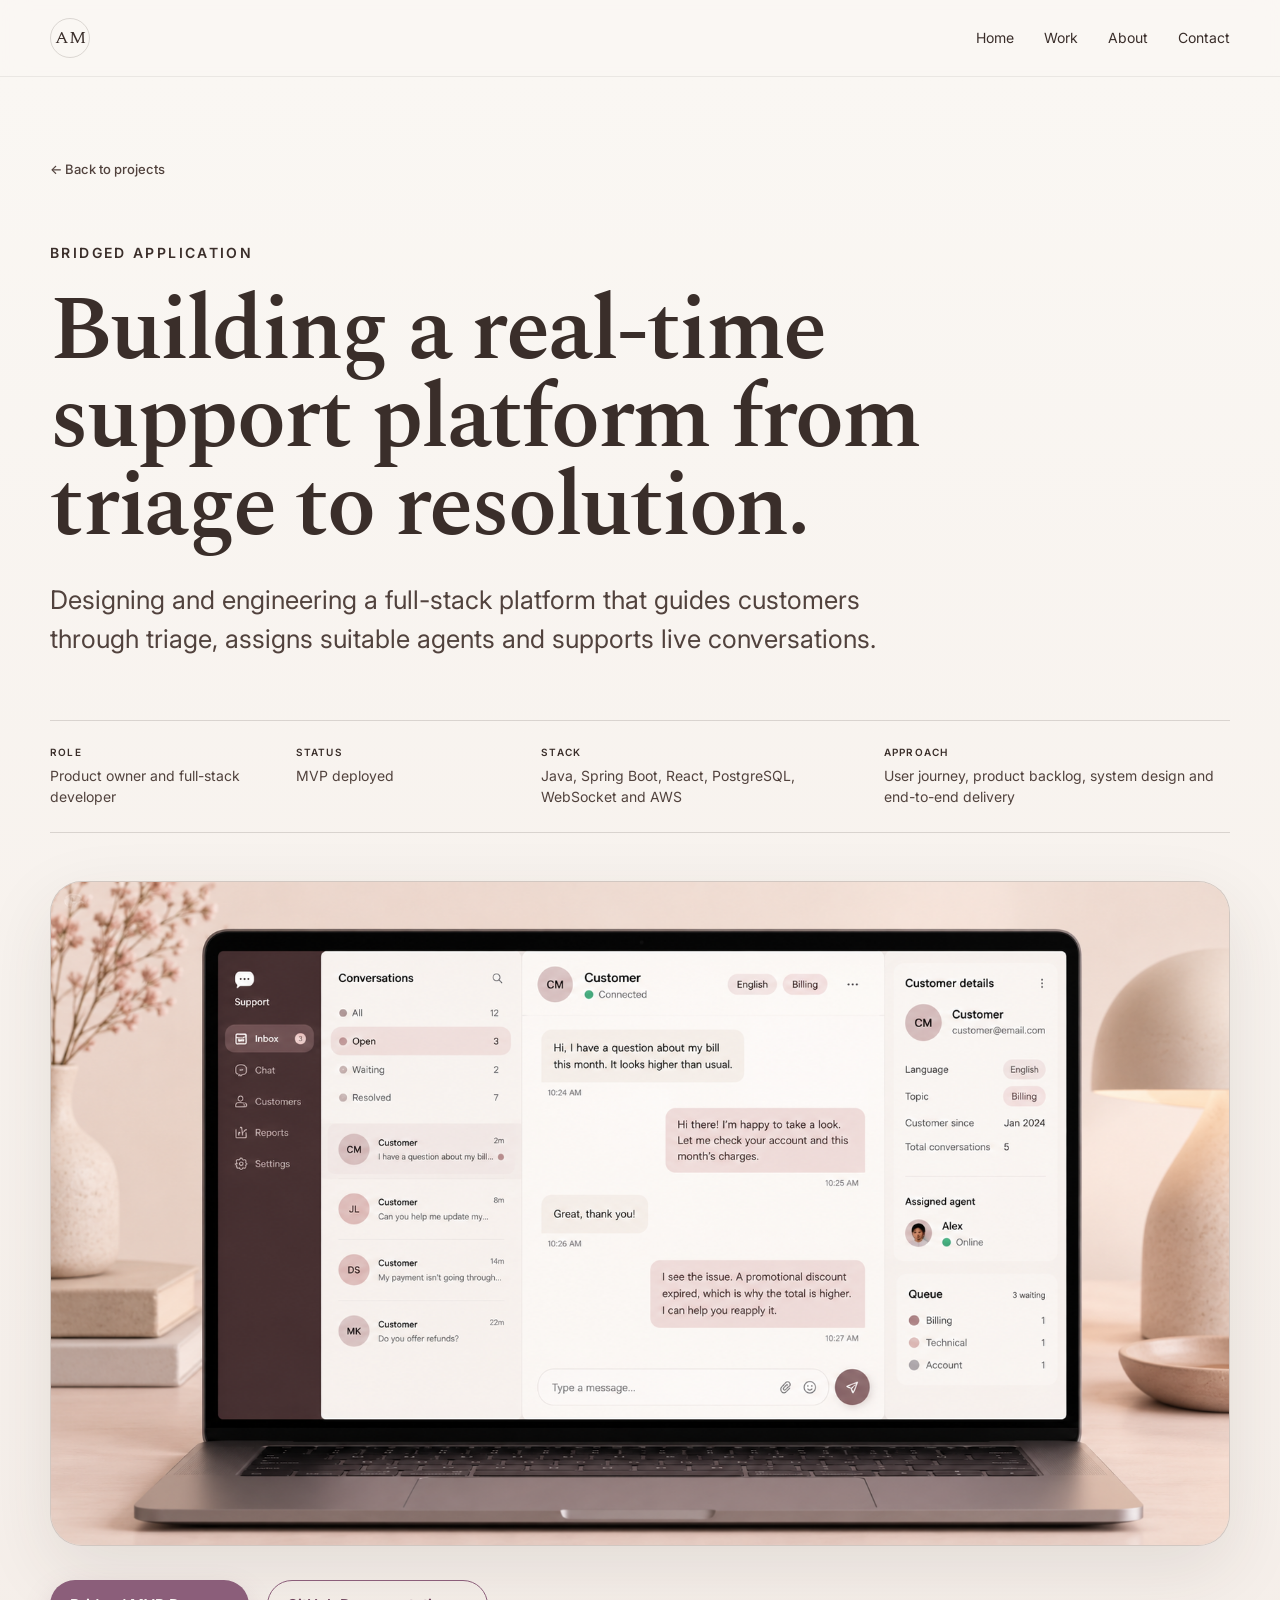
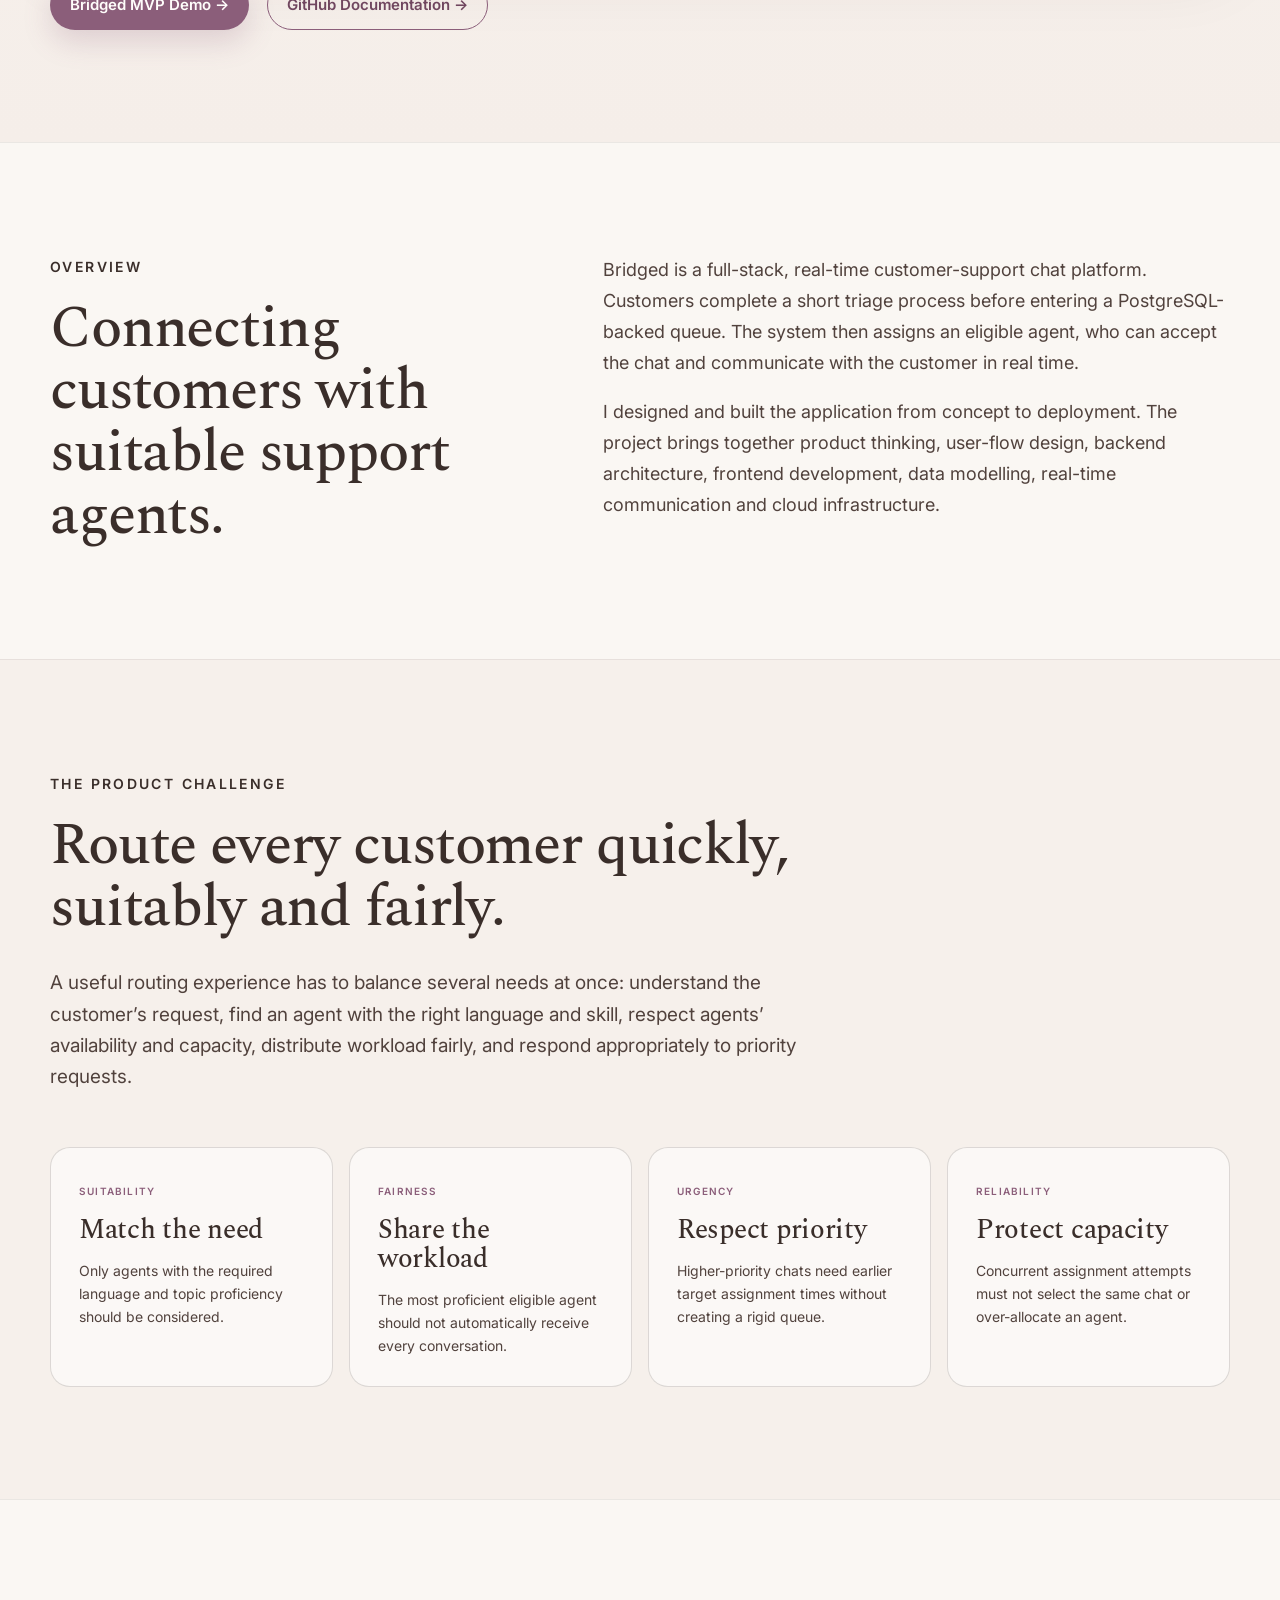
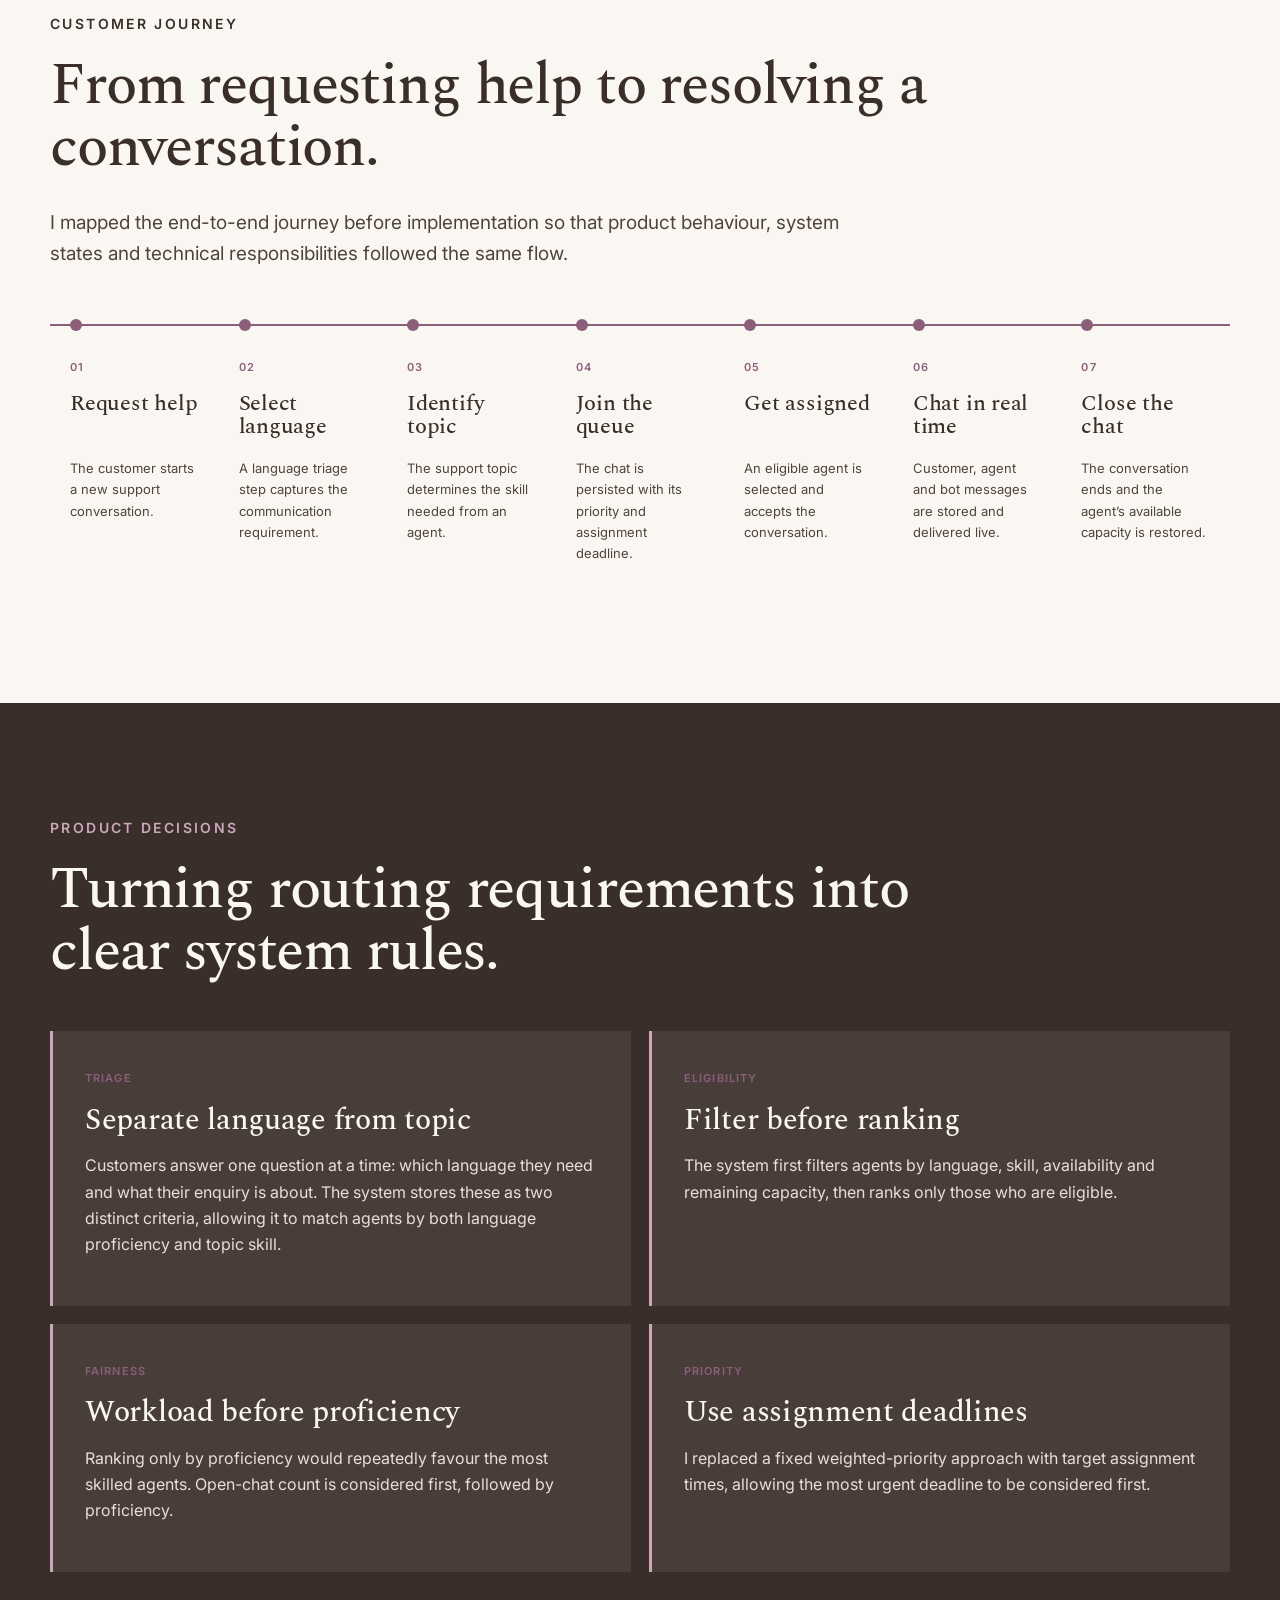
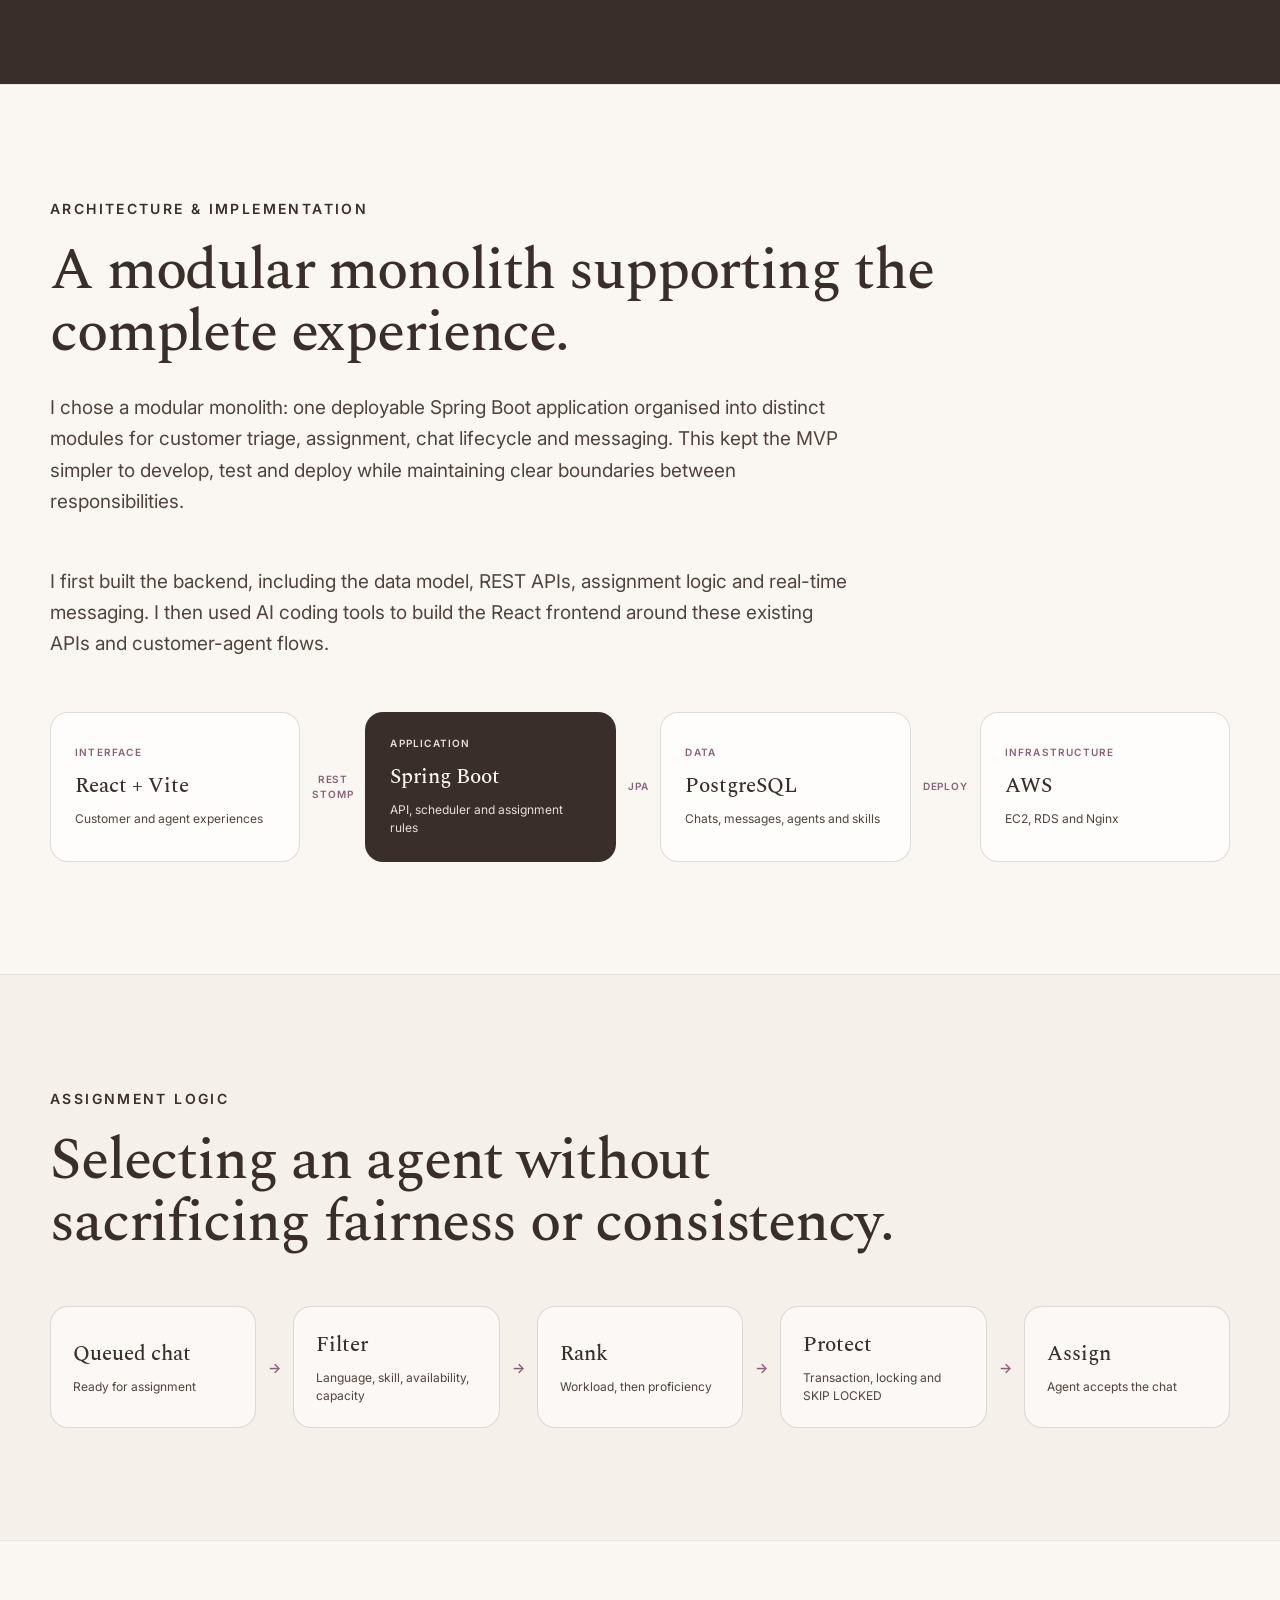
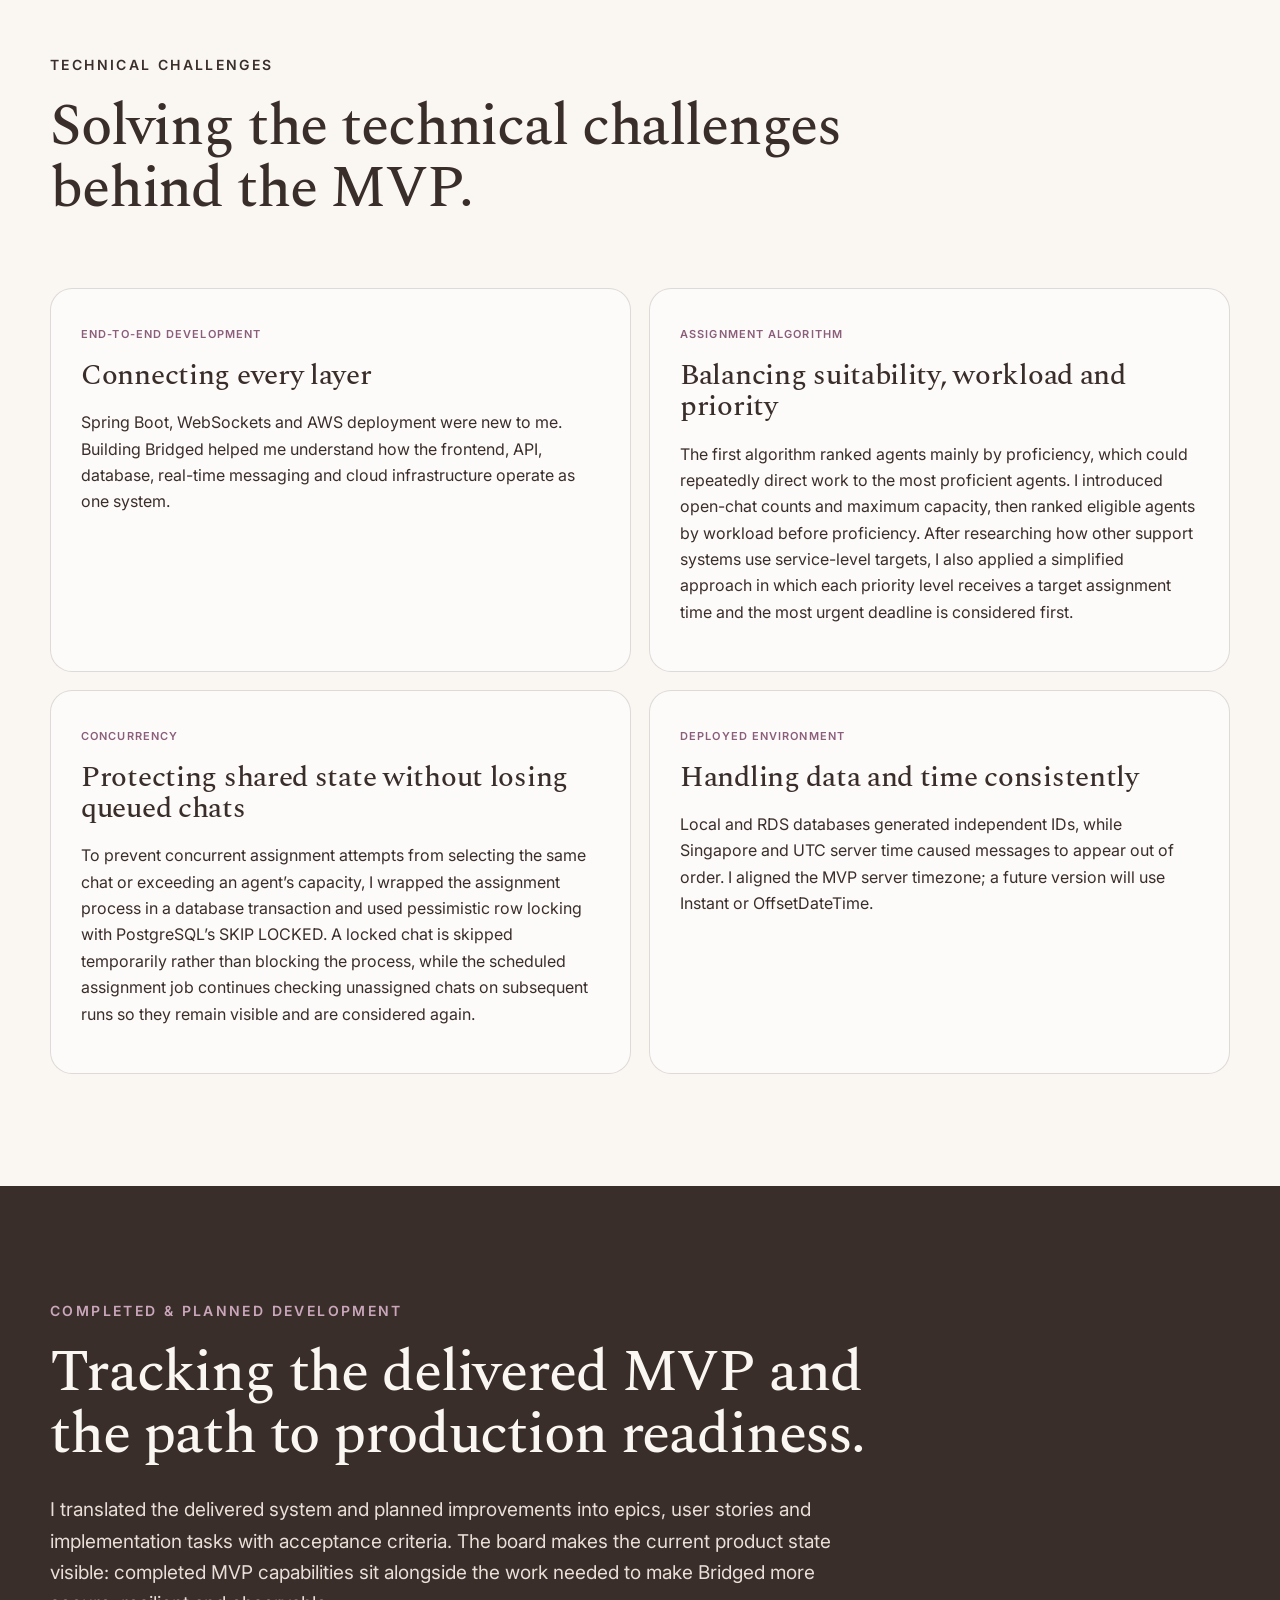
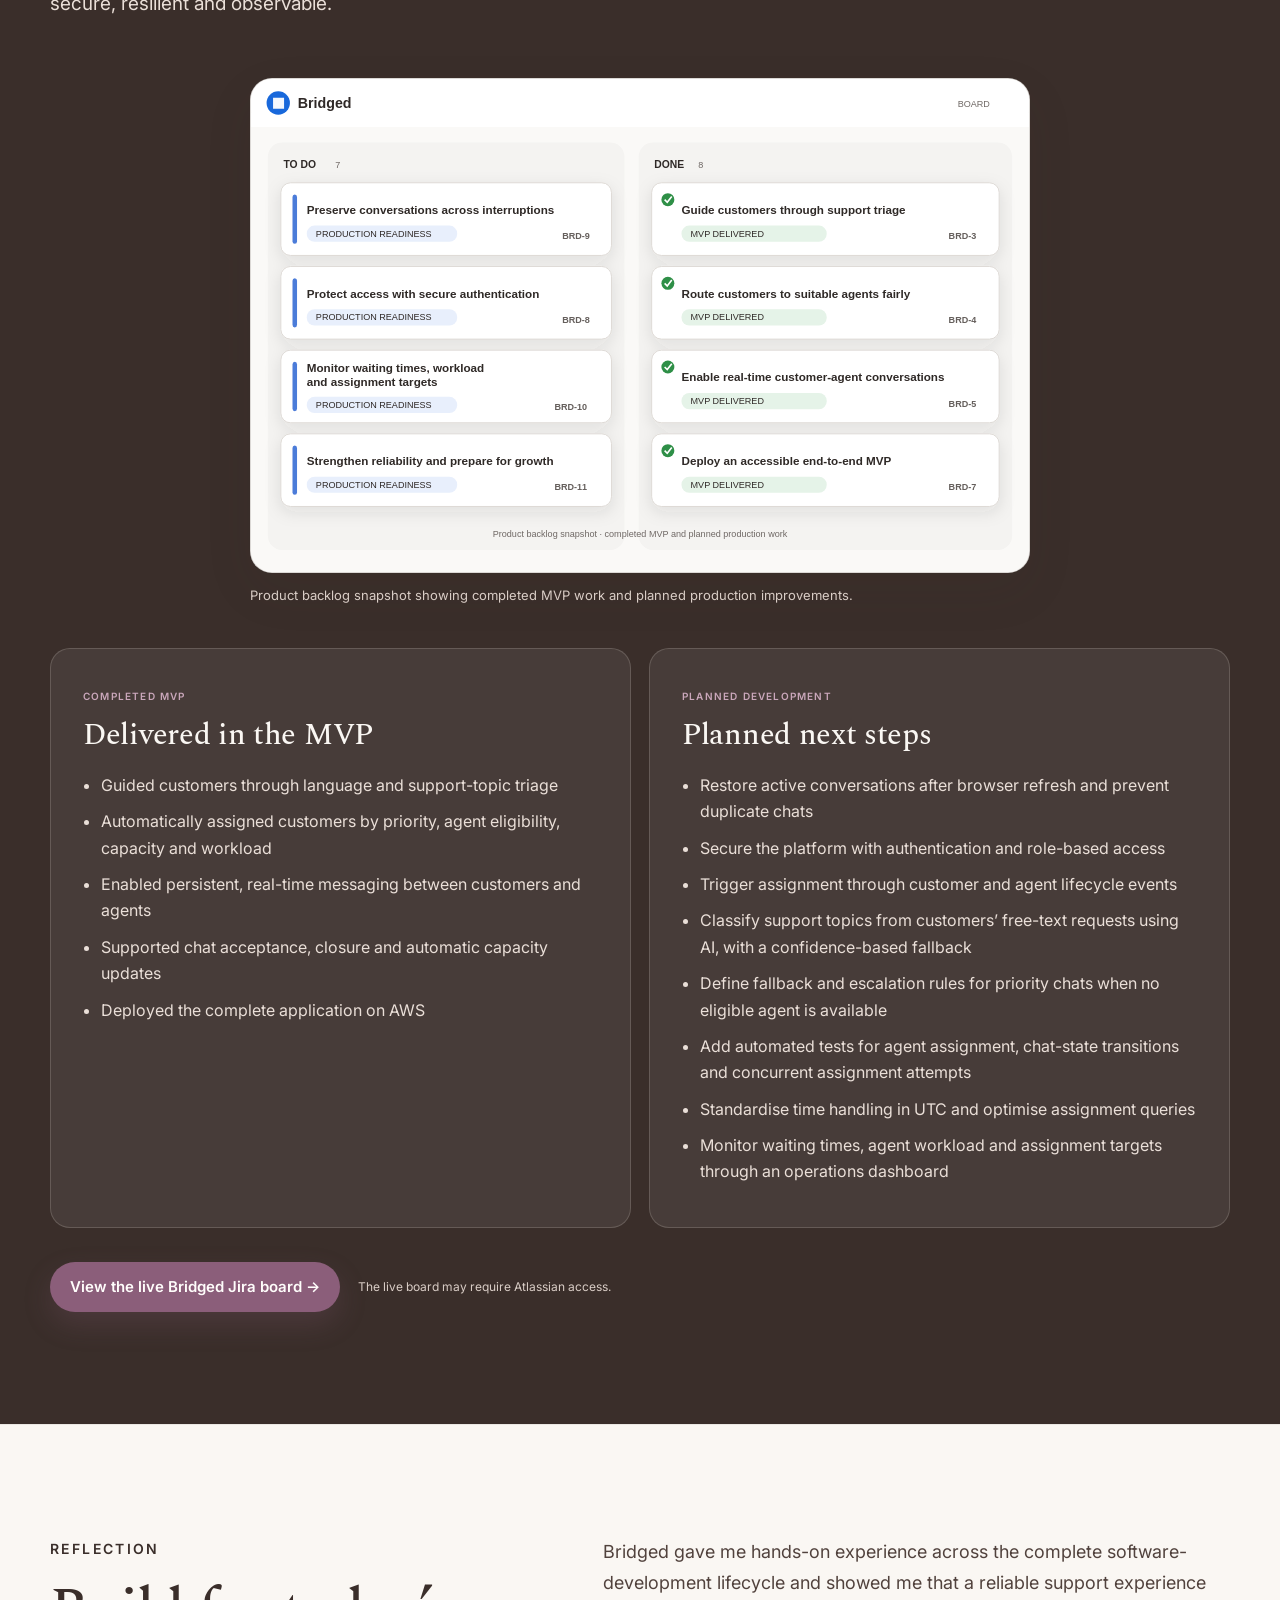
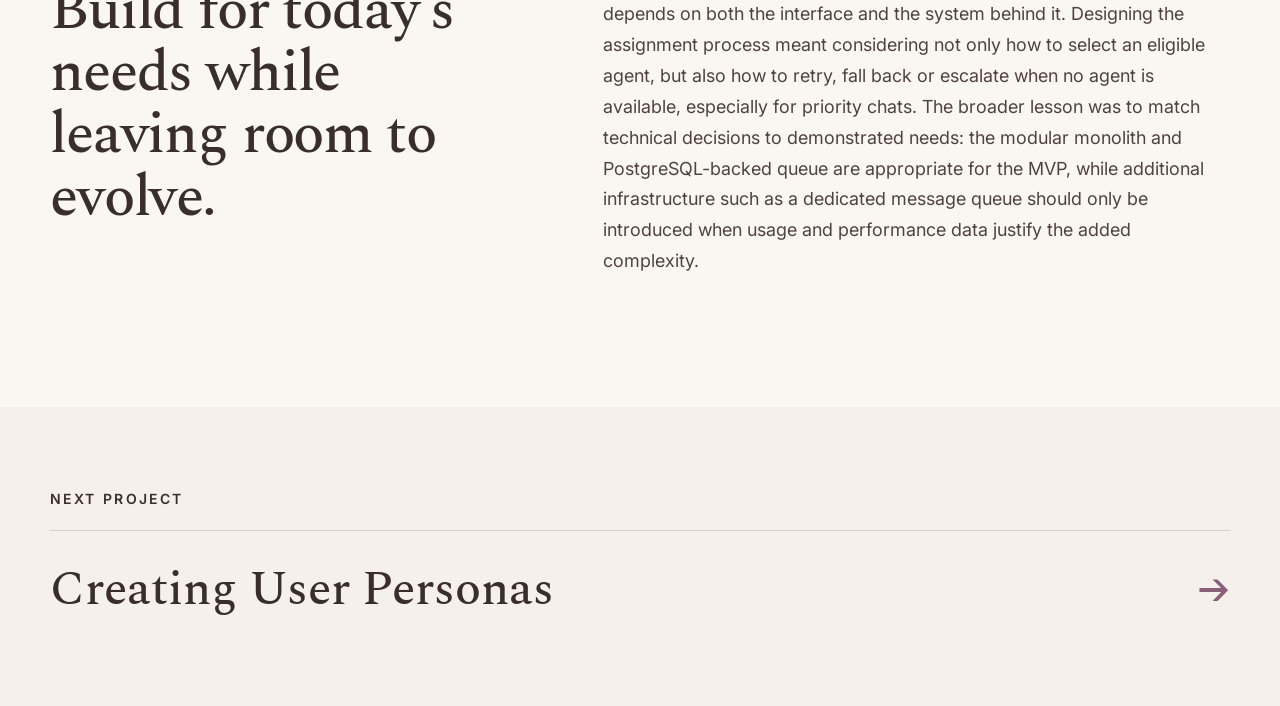
==== case-studies/bridged.html @ f7493d00 "Publish portfolio website" ====
<!doctype html>
<html lang="en">
<head>
  <meta charset="utf-8" />
  <meta name="viewport" content="width=device-width, initial-scale=1" />
  <meta name="description" content="Bridged real-time customer-support platform case study by Anita Muthukumarasamy." />
  <title>Bridged Application — Anita Muthukumarasamy</title>
  <link rel="preconnect" href="https://fonts.googleapis.com" />
  <link rel="preconnect" href="https://fonts.gstatic.com" crossorigin />
  <link href="https://fonts.googleapis.com/css2?family=Inter:wght@300;400;500;600;700&amp;family=Spectral:ital,wght@0,400;0,500;0,600;1,500;1,600&amp;display=swap" rel="stylesheet" />
  <link rel="stylesheet" href="../styles.css?v=79" />
</head>
<body class="case-bridged">
  <a class="skip-link" href="#main">Skip to content</a>

  <header class="site-header">
    <div class="shell nav-wrap">
      <a class="brand" href="../index.html#top" aria-label="Back to homepage">AM</a>
      <button class="nav-toggle" aria-expanded="false" aria-controls="site-nav">Menu</button>
      <nav id="site-nav" class="site-nav" aria-label="Primary navigation">
        <a href="../index.html#top">Home</a><a href="../index.html#work">Work</a><a href="../index.html#journey">About</a><a href="../index.html#contact">Contact</a>
      </nav>
    </div>
  </header>

  <main id="main" class="case-study">
    <section class="case-hero section-pad">
      <div class="shell">
        <a class="back-link" href="../index.html#work">← Back to projects</a>
        <p class="eyebrow">BRIDGED APPLICATION</p>
        <h1>Building a real-time support platform from triage to resolution.</h1>
        <p class="case-deck">Designing and engineering a full-stack platform that guides customers through triage, assigns suitable agents and supports live conversations.</p>
        <dl class="case-meta bridged-meta">
          <div><dt>Role</dt><dd>Product owner and full-stack developer</dd></div>
          <div><dt>Status</dt><dd>MVP deployed</dd></div>
          <div><dt>Stack</dt><dd>Java, Spring Boot, React, PostgreSQL, WebSocket and AWS</dd></div>
          <div><dt>Approach</dt><dd>User journey, product backlog, system design and end-to-end delivery</dd></div>
        </dl>
        <figure class="case-hero-image bridged-chat-hero"><img src="../assets/case-studies/bridged/chat-support-hero.png" alt="Fictional Bridged customer-support workspace showing a live conversation, customer details, assigned agent and queue" /></figure>
        <div class="case-link-row"><a class="case-cta" href="http://13.214.207.223/" target="_blank" rel="noopener noreferrer">Bridged MVP Demo →</a><a class="case-cta secondary" href="https://github.com/thisisanita/bridged" target="_blank" rel="noopener noreferrer">GitHub Documentation →</a></div>
      </div>
    </section>

    <section class="case-section">
      <div class="shell case-prose-grid">
        <div><p class="eyebrow">OVERVIEW</p><h2>Connecting customers with suitable support agents.</h2></div>
        <div class="case-copy"><p>Bridged is a full-stack, real-time customer-support chat platform. Customers complete a short triage process before entering a PostgreSQL-backed queue. The system then assigns an eligible agent, who can accept the chat and communicate with the customer in real time.</p><p>I designed and built the application from concept to deployment. The project brings together product thinking, user-flow design, backend architecture, frontend development, data modelling, real-time communication and cloud infrastructure.</p></div>
      </div>
    </section>

    <section class="case-section case-tinted">
      <div class="shell">
        <p class="eyebrow">THE PRODUCT CHALLENGE</p>
        <h2 class="case-wide-heading">Route every customer quickly, suitably and fairly.</h2>
        <p class="case-intro">A useful routing experience has to balance several needs at once: understand the customer’s request, find an agent with the right language and skill, respect agents’ availability and capacity, distribute workload fairly, and respond appropriately to priority requests.</p>
        <div class="decision-grid">
          <article><span>SUITABILITY</span><h3>Match the need</h3><p>Only agents with the required language and topic proficiency should be considered.</p></article>
          <article><span>FAIRNESS</span><h3>Share the workload</h3><p>The most proficient eligible agent should not automatically receive every conversation.</p></article>
          <article><span>URGENCY</span><h3>Respect priority</h3><p>Higher-priority chats need earlier target assignment times without creating a rigid queue.</p></article>
          <article><span>RELIABILITY</span><h3>Protect capacity</h3><p>Concurrent assignment attempts must not select the same chat or over-allocate an agent.</p></article>
        </div>
      </div>
    </section>

    <section class="case-section">
      <div class="shell">
        <p class="eyebrow">CUSTOMER JOURNEY</p>
        <h2 class="case-wide-heading">From requesting help to resolving a conversation.</h2>
        <p class="case-intro">I mapped the end-to-end journey before implementation so that product behaviour, system states and technical responsibilities followed the same flow.</p>
        <ol class="bridged-journey">
          <li><span>01</span><h3>Request help</h3><p>The customer starts a new support conversation.</p></li>
          <li><span>02</span><h3>Select language</h3><p>A language triage step captures the communication requirement.</p></li>
          <li><span>03</span><h3>Identify topic</h3><p>The support topic determines the skill needed from an agent.</p></li>
          <li><span>04</span><h3>Join the queue</h3><p>The chat is persisted with its priority and assignment deadline.</p></li>
          <li><span>05</span><h3>Get assigned</h3><p>An eligible agent is selected and accepts the conversation.</p></li>
          <li><span>06</span><h3>Chat in real time</h3><p>Customer, agent and bot messages are stored and delivered live.</p></li>
          <li><span>07</span><h3>Close the chat</h3><p>The conversation ends and the agent’s available capacity is restored.</p></li>
        </ol>
      </div>
    </section>

    <section class="case-section case-dark">
      <div class="shell">
        <p class="eyebrow light">PRODUCT DECISIONS</p>
        <h2 class="case-wide-heading">Turning routing requirements into clear system rules.</h2>
        <div class="workshop-grid bridged-decisions">
          <article><span>TRIAGE</span><h3>Separate language from topic</h3><p>Customers answer one question at a time: which language they need and what their enquiry is about. The system stores these as two distinct criteria, allowing it to match agents by both language proficiency and topic skill.</p></article>
          <article><span>ELIGIBILITY</span><h3>Filter before ranking</h3><p>The system first filters agents by language, skill, availability and remaining capacity, then ranks only those who are eligible.</p></article>
          <article><span>FAIRNESS</span><h3>Workload before proficiency</h3><p>Ranking only by proficiency would repeatedly favour the most skilled agents. Open-chat count is considered first, followed by proficiency.</p></article>
          <article><span>PRIORITY</span><h3>Use assignment deadlines</h3><p>I replaced a fixed weighted-priority approach with target assignment times, allowing the most urgent deadline to be considered first.</p></article>
        </div>
      </div>
    </section>

    <section class="case-section">
      <div class="shell">
        <p class="eyebrow">ARCHITECTURE &amp; IMPLEMENTATION</p>
        <h2 class="case-wide-heading">A modular monolith supporting the complete experience.</h2>
        <p class="case-intro">I chose a modular monolith: one deployable Spring Boot application organised into distinct modules for customer triage, assignment, chat lifecycle and messaging. This kept the MVP simpler to develop, test and deploy while maintaining clear boundaries between responsibilities.</p>
        <p class="case-intro">I first built the backend, including the data model, REST APIs, assignment logic and real-time messaging. I then used AI coding tools to build the React frontend around these existing APIs and customer-agent flows.</p>
        <div class="architecture-flow" aria-label="Bridged technical architecture">
          <div><span>INTERFACE</span><b>React + Vite</b><small>Customer and agent experiences</small></div><i>REST<br />STOMP</i>
          <div class="accent"><span>APPLICATION</span><b>Spring Boot</b><small>API, scheduler and assignment rules</small></div><i>JPA</i>
          <div><span>DATA</span><b>PostgreSQL</b><small>Chats, messages, agents and skills</small></div><i>DEPLOY</i>
          <div><span>INFRASTRUCTURE</span><b>AWS</b><small>EC2, RDS and Nginx</small></div>
        </div>
      </div>
    </section>

    <section class="case-section case-tinted">
      <div class="shell">
        <p class="eyebrow">ASSIGNMENT LOGIC</p>
        <h2 class="case-wide-heading">Selecting an agent without sacrificing fairness or consistency.</h2>
        <div class="assignment-flow">
          <div><b>Queued chat</b><small>Ready for assignment</small></div><i>→</i><div><b>Filter</b><small>Language, skill, availability, capacity</small></div><i>→</i><div><b>Rank</b><small>Workload, then proficiency</small></div><i>→</i><div><b>Protect</b><small>Transaction, locking and SKIP LOCKED</small></div><i>→</i><div><b>Assign</b><small>Agent accepts the chat</small></div>
        </div>
      </div>
    </section>

    <section class="case-section">
      <div class="shell">
        <p class="eyebrow">TECHNICAL CHALLENGES</p>
        <h2 class="case-wide-heading">Solving the technical challenges behind the MVP.</h2>
        <div class="insight-grid bridged-challenges">
          <article><span>END-TO-END DEVELOPMENT</span><h3>Connecting every layer</h3><p>Spring Boot, WebSockets and AWS deployment were new to me. Building Bridged helped me understand how the frontend, API, database, real-time messaging and cloud infrastructure operate as one system.</p></article>
          <article><span>ASSIGNMENT ALGORITHM</span><h3>Balancing suitability, workload and priority</h3><p>The first algorithm ranked agents mainly by proficiency, which could repeatedly direct work to the most proficient agents. I introduced open-chat counts and maximum capacity, then ranked eligible agents by workload before proficiency. After researching how other support systems use service-level targets, I also applied a simplified approach in which each priority level receives a target assignment time and the most urgent deadline is considered first.</p></article>
          <article><span>CONCURRENCY</span><h3>Protecting shared state without losing queued chats</h3><p>To prevent concurrent assignment attempts from selecting the same chat or exceeding an agent’s capacity, I wrapped the assignment process in a database transaction and used pessimistic row locking with PostgreSQL’s SKIP LOCKED. A locked chat is skipped temporarily rather than blocking the process, while the scheduled assignment job continues checking unassigned chats on subsequent runs so they remain visible and are considered again.</p></article>
          <article><span>DEPLOYED ENVIRONMENT</span><h3>Handling data and time consistently</h3><p>Local and RDS databases generated independent IDs, while Singapore and UTC server time caused messages to appear out of order. I aligned the MVP server timezone; a future version will use Instant or OffsetDateTime.</p></article>
        </div>
      </div>
    </section>

    <section class="case-section case-dark" id="backlog">
      <div class="shell">
        <p class="eyebrow light">COMPLETED &amp; PLANNED DEVELOPMENT</p>
        <h2 class="case-wide-heading">Tracking the delivered MVP and the path to production readiness.</h2>
        <p class="case-intro">I translated the delivered system and planned improvements into epics, user stories and implementation tasks with acceptance criteria. The board makes the current product state visible: completed MVP capabilities sit alongside the work needed to make Bridged more secure, resilient and observable.</p>
        <figure class="case-figure backlog-figure"><img src="../assets/case-studies/bridged/jira-board.svg?v=2" alt="Bridged Jira board snapshot showing planned production-readiness stories in To Do and completed MVP stories in Done" /><figcaption>Product backlog snapshot showing completed MVP work and planned production improvements.</figcaption></figure>
        <div class="backlog-columns">
          <article><span>COMPLETED MVP</span><h3>Delivered in the MVP</h3><ul><li>Guided customers through language and support-topic triage</li><li>Automatically assigned customers by priority, agent eligibility, capacity and workload</li><li>Enabled persistent, real-time messaging between customers and agents</li><li>Supported chat acceptance, closure and automatic capacity updates</li><li>Deployed the complete application on AWS</li></ul></article>
          <article><span>PLANNED DEVELOPMENT</span><h3>Planned next steps</h3><ul><li>Restore active conversations after browser refresh and prevent duplicate chats</li><li>Secure the platform with authentication and role-based access</li><li>Trigger assignment through customer and agent lifecycle events</li><li>Classify support topics from customers’ free-text requests using AI, with a confidence-based fallback</li><li>Define fallback and escalation rules for priority chats when no eligible agent is available</li><li>Add automated tests for agent assignment, chat-state transitions and concurrent assignment attempts</li><li>Standardise time handling in UTC and optimise assignment queries</li><li>Monitor waiting times, agent workload and assignment targets through an operations dashboard</li></ul></article>
        </div>
        <div class="case-link-row"><a class="case-cta" href="https://thisisanita.atlassian.net/jira/software/projects/BRD/boards/1" target="_blank" rel="noopener noreferrer">View the live Bridged Jira board →</a><p class="access-note">The live board may require Atlassian access.</p></div>
      </div>
    </section>

    <section class="case-section">
      <div class="shell case-prose-grid">
        <div><p class="eyebrow">REFLECTION</p><h2>Build for today’s needs while leaving room to evolve.</h2></div>
        <div class="case-copy"><p>Bridged gave me hands-on experience across the complete software-development lifecycle and showed me that a reliable support experience depends on both the interface and the system behind it. Designing the assignment process meant considering not only how to select an eligible agent, but also how to retry, fall back or escalate when no agent is available, especially for priority chats. The broader lesson was to match technical decisions to demonstrated needs: the modular monolith and PostgreSQL-backed queue are appropriate for the MVP, while additional infrastructure such as a dedicated message queue should only be introduced when usage and performance data justify the added complexity.</p></div>
      </div>
    </section>

    <section class="case-next"><div class="shell"><p class="eyebrow">NEXT PROJECT</p><a href="user-personas.html"><span>Creating User Personas</span><b>→</b></a></div></section>
  </main>
  <script src="../script.js"></script>
</body>
</html>
---- styles.css ----
:root {
  --cream: #faf7f3;
  --paper: #f4eee8;
  --taupe: #d9cdc4;
  --taupe-dark: #bbaaa0;
  --espresso: #3a2e2a;
  --espresso-2: #51423d;
  --mauve: #8b5e7a;
  --mauve-dark: #70465f;
  --blush: #f3e4e8;
  --white: #fffdfb;
  --line: rgba(58, 46, 42, .16);
  --shadow: 0 24px 70px rgba(58, 46, 42, .10);
  --radius-xl: 34px;
  --radius-lg: 24px;
  --radius-md: 16px;
  --shell: min(1180px, calc(100vw - 48px));
  --title-font: "Spectral", Georgia, "Times New Roman", serif;
  --body-font: "Inter", Helvetica, Arial, sans-serif;
  --ui-font: "Inter", Helvetica, Arial, sans-serif;
}

* { box-sizing: border-box; }
html { scroll-behavior: smooth; }
body {
  margin: 0;
  background: var(--cream);
  color: var(--espresso);
  font-family: var(--body-font);
  line-height: 1.65;
  -webkit-font-smoothing: antialiased;
}
a { color: inherit; text-decoration: none; }
button, a { -webkit-tap-highlight-color: transparent; }

.skip-link {
  position: fixed; left: 16px; top: -60px; z-index: 1000;
  background: var(--espresso); color: var(--cream); padding: 10px 14px; border-radius: 8px;
}
.skip-link:focus { top: 16px; }

.shell { width: var(--shell); margin: 0 auto; }
.section-pad { padding: 112px 0; }

.site-header {
  position: sticky; top: 0; z-index: 100;
  background: color-mix(in srgb, var(--cream) 90%, transparent);
  backdrop-filter: blur(14px);
  border-bottom: 1px solid rgba(58, 46, 42, .08);
}
.nav-wrap { min-height: 76px; display: flex; align-items: center; justify-content: space-between; }
.brand {
  width: 40px; height: 40px; display: grid; place-items: center;
  border: 1px solid var(--line); border-radius: 50%;
  font-family: var(--title-font); font-size: 18px;
}
.site-nav { display: flex; gap: 30px; align-items: center; font-family: var(--ui-font); font-size: 14px; }
.site-nav a { position: relative; }
.site-nav a::after {
  content: ""; position: absolute; left: 0; right: 100%; bottom: -5px; height: 1px; background: var(--mauve); transition: right .2s ease;
}
.site-nav a:hover::after, .site-nav a:focus-visible::after { right: 0; }
.nav-toggle { display: none; border: 0; background: transparent; font: inherit; color: inherit; }

.hero {
  min-height: calc(100vh - 76px);
  display: grid; grid-template-columns: 1.18fr .82fr; gap: 48px; align-items: center;
}
.hero-copy { max-width: 680px; }
.eyebrow {
  margin: 0 0 20px; font-family: var(--ui-font); font-size: 14px; letter-spacing: .17em; font-weight: 600;
}
h1, h2, h3 { font-family: var(--title-font); font-weight: 500; line-height: 1.08; margin-top: 0; }
h1 { font-size: clamp(52px, 5.3vw, 64px); margin-bottom: 28px; letter-spacing: .035em; word-spacing: .08em; font-style: normal; font-weight: 600; text-transform: uppercase; }
h2 { font-size: clamp(40px, 4.3vw, 56px); letter-spacing: -.02em; }
h3 { font-size: clamp(28px, 3vw, 38px); letter-spacing: -.01em; }
.hero-body { font-size: clamp(18px, 1.5vw, 20px); max-width: 650px; color: var(--espresso-2); margin: 0 0 28px; font-style: italic; }
.tag-row { display: flex; flex-wrap: wrap; gap: 10px; margin: 24px 0 0; }
.tag-row span {
  border: 1px solid var(--line); border-radius: 999px; padding: 8px 12px 7px;
  font-family: var(--ui-font); font-size: 11px; letter-spacing: .06em; background: rgba(255,255,255,.25);
}
.hero .tag-row { margin-top: 14px; flex-wrap: nowrap; }
.hero .tag-row span { padding: 7px 10px 6px; background: transparent; font-size: 10px; text-transform: uppercase; white-space: nowrap; }
.tag-row.compact { margin-top: 18px; gap: 8px; }
.tag-row.compact span { font-size: 10px; padding: 7px 10px 6px; }
.cta-row { display: flex; flex-wrap: wrap; gap: 14px; margin-top: 48px; }
.btn {
  display: inline-flex; align-items: center; justify-content: center; min-height: 50px; padding: 0 19px;
  border-radius: 999px; font-family: var(--ui-font); font-size: 15px; font-weight: 600; letter-spacing: 0; border: 1px solid transparent; transition: transform .18s ease, background .18s ease, border-color .18s ease;
}
.btn:hover { transform: translateY(-2px); }
.btn-primary { background: var(--mauve); color: var(--white); box-shadow: 0 12px 28px rgba(139,94,122,.22); }
.btn-primary:hover { background: var(--mauve-dark); }
.btn-secondary { border-color: rgba(58,46,42,.28); background: transparent; }
.btn-secondary:hover { border-color: var(--espresso); }

.hero-art { position: relative; width: 100%; min-height: 540px; display: grid; place-items: center; align-self: center; justify-self: center; }
.hero-visual-group { position: relative; width: min(100%, 530px); margin: auto; transform: translateY(-88px); }
.hero-illustration { display: block; width: 100%; max-height: 540px; object-fit: contain; }
.desk-card {
  position: absolute; inset: 48px 24px 62px 68px;
  border-radius: 46% 54% 48% 52% / 38% 40% 60% 62%;
  background: linear-gradient(145deg, #ded3cb, #c9bbb0);
  box-shadow: var(--shadow); overflow: hidden;
}
.desk-card::before {
  content: ""; position: absolute; inset: 44% 9% 8% 7%;
  background: #a68f7e; border-radius: 18px; transform: rotate(-4deg); opacity: .55;
}
.desk-screen {
  position: absolute; width: 49%; aspect-ratio: 4/3; left: 16%; top: 15%; padding: 16px;
  border-radius: 18px; background: var(--white); transform: rotate(-6deg); box-shadow: 0 18px 40px rgba(58,46,42,.14);
}
.screen-top { width: 44%; height: 8px; border-radius: 999px; background: var(--mauve); opacity: .65; margin-bottom: 18px; }
.screen-grid { display: grid; grid-template-columns: 1fr 1fr; gap: 10px; }
.screen-grid span { height: 58px; background: var(--paper); border-radius: 12px; border: 1px solid var(--line); }
.desk-cup { position: absolute; width: 74px; height: 74px; right: 18%; top: 25%; border-radius: 50%; background: var(--espresso); box-shadow: inset 0 0 0 16px #cfc0b6; transform: rotate(8deg); }
.desk-pencil { position: absolute; width: 9px; height: 140px; right: 20%; bottom: 16%; background: var(--mauve); border-radius: 9px; transform: rotate(26deg); }
.paper { position: absolute; background: var(--white); box-shadow: 0 16px 40px rgba(58,46,42,.08); }
.paper-a { width: 175px; height: 120px; left: 12px; bottom: 52px; transform: rotate(-13deg); border-radius: 18px; }
.paper-b { width: 124px; height: 154px; right: 8px; top: 48px; transform: rotate(12deg); border-radius: 16px; background: var(--blush); }
.motif {
  position: absolute; right: 2%; bottom: -26px; display: grid; gap: 2px;
  font-family: "Bradley Hand", "Segoe Print", cursive; font-size: 18px; line-height: 1.1; transform: rotate(-8deg);
}

.work-section { background: #f7f1ec; }
.section-heading { max-width: 760px; margin-bottom: 56px; }
.section-heading h2 { margin-bottom: 0; }
.projects-grid { display: grid; grid-template-columns: repeat(3, minmax(0, 1fr)); gap: 24px; }
.project {
  display: flex; flex-direction: column; gap: 24px;
  min-width: 0; padding: 0 0 32px; border-bottom: 1px solid var(--line);
}
.project:last-of-type { border-bottom: 1px solid var(--line); }
.project-copy { display: flex; flex-direction: column; flex: 1; }
.project-copy p { color: var(--espresso-2); max-width: 610px; }
.project-number { color: var(--espresso)!important; font-family: var(--ui-font); font-size: 12px; letter-spacing: .13em; font-weight: 600; }
.project-copy h3 { margin: 10px 0 0; font-size: clamp(28px, 2.5vw, 36px); }
.project-link { display: inline-block; align-self: flex-start; margin-top: auto; padding-top: 18px; border-bottom: 1px solid var(--mauve); color: var(--mauve-dark); font: 600 13px var(--ui-font); }
.project-visual { order: -1; width: 100%; min-height: 0; aspect-ratio: 4 / 3; overflow: hidden; border-radius: var(--radius-lg); background: var(--cream); border: 1px solid rgba(58,46,42,.09); box-shadow: var(--shadow); padding: 22px; }
.project-visual-link { order: -1; display: block; border-radius: var(--radius-lg); }
.project-visual-link .project-visual { order: initial; transition: transform .22s ease, box-shadow .22s ease; }
.project-visual-link:hover .project-visual,
.project-visual-link:focus-visible .project-visual { transform: translateY(-3px); box-shadow: 0 18px 42px rgba(58,46,42,.14); }
.project-visual.project-image { aspect-ratio: 16 / 9; padding: 0; }
.project-image img { display: block; width: 100%; height: 100%; object-fit: cover; object-position: center; }
.news-visual { display: grid; grid-template-columns: 1.2fr .8fr; gap: 18px; align-items: stretch; }
.news-stack { display: grid; gap: 18px; }
.news-panel { background: var(--white); border: 1px solid var(--line); border-radius: 18px; padding: 18px; }
.news-panel.wide { display: flex; flex-direction: column; justify-content: end; background: linear-gradient(160deg, var(--blush), var(--white)); }
.thumb { height: 96px; border-radius: 12px; background: linear-gradient(145deg, #cfc0b7, #e8ded8); margin-bottom: 15px; }
.line { height: 9px; background: var(--taupe); border-radius: 9px; margin-top: 10px; }
.line.lg { width: 88%; height: 13px; }
.line.med { width: 72%; }
.line.sm { width: 48%; }
.bridged-visual { display: flex; align-items: center; justify-content: center; gap: 12px; position: relative; background: #f3efec; }
.node { padding: 18px 20px; border-radius: 16px; border: 1px solid var(--line); background: var(--white); font-family: var(--ui-font); font-size: 13px; box-shadow: 0 10px 25px rgba(58,46,42,.07); }
.node.emphasis { background: var(--espresso); color: var(--cream); }
.connector { width: 48px; height: 1px; background: var(--taupe-dark); }
.ws-pill { position: absolute; top: 28px; right: 28px; padding: 8px 11px; border-radius: 999px; background: var(--mauve); color: var(--white); font: 11px var(--ui-font); letter-spacing: .05em; }
.course-visual { display: grid; grid-template-columns: .7fr 1fr 1fr; gap: 14px; align-items: stretch; background: #f2ebe5; }
.course-filter { border-radius: 17px; background: var(--white); border: 1px solid var(--line); }
.course-filter::before, .course-filter::after { content: ""; display: block; height: 10px; margin: 22px 16px; border-radius: 10px; background: var(--taupe); }
.course-filter::after { width: 62%; }
.course-card { padding: 14px; border-radius: 17px; background: var(--white); border: 1px solid var(--line); position: relative; }
.course-thumb { height: 140px; border-radius: 13px; background: linear-gradient(145deg, #cabcb2, #e7ddd6); margin-bottom: 12px; }
.course-thumb-alt { background: linear-gradient(145deg, #d8c3ba, #b9cbc7); }
.price-pill { width: 38%; height: 18px; border-radius: 999px; background: var(--blush); margin-top: 18px; }
.other-projects-heading { margin-top: 44px; padding-top: 38px; border-top: 1px solid var(--line); }
.other-projects-heading .eyebrow { margin: 0; }
.other-work {
  display: grid; grid-template-columns: 200px 1fr; gap: 32px; align-items: center; margin-top: 22px;
  padding: 24px; border-radius: var(--radius-lg); border: 1px solid var(--line); background: rgba(255,255,255,.28);
}
.other-thumb { min-height: 136px; padding: 18px; border-radius: 17px; background: var(--white); display: grid; grid-template-columns: 48px 1fr; gap: 14px; align-items: center; }
.persona-head { width: 48px; height: 48px; border-radius: 50%; background: var(--taupe); }
.persona-lines span { display: block; height: 8px; background: var(--taupe); border-radius: 8px; margin: 8px 0; }
.persona-lines span:nth-child(2) { width: 78%; }.persona-lines span:nth-child(3) { width: 58%; }
.other-thumb.other-thumb-image { display: block; min-height: 0; aspect-ratio: 16 / 9; padding: 0; overflow: hidden; }
.other-thumb-image img { display: block; width: 100%; height: 100%; object-fit: cover; object-position: center; }
.other-copy .eyebrow { margin-bottom: 8px; }.other-copy h3 { margin: 0; font-size: 31px; }
.persona-project-link { margin-top: 18px; padding-top: 0; }

.journey-section { background: var(--cream); }
.journey-heading { margin-bottom: 24px; }
.journey-map { position: relative; padding-top: 12px; display: flex; flex-direction: column; }
.journey-column-backdrops { position: absolute; inset: 12px 0 0; display: grid; grid-template-columns: repeat(4, 1fr); gap: 16px; z-index: 0; }
.journey-column-backdrops span { border: 1.5px solid rgba(58,46,42,.48); border-radius: 28px; background: rgba(255,255,255,.2); }
.journey-column-backdrops span:nth-child(4) { background: var(--espresso); border-color: var(--espresso); }
.emotion-curve { order: 2; position: relative; z-index: 2; width: 100%; height: auto; color: #c98eaa; opacity: 1; margin-top: -58px; }
.journey-grid { order: 1; display: grid; grid-template-columns: repeat(4, 1fr); gap: 16px; position: relative; z-index: 2; }
.journey-card {
  min-height: 420px; padding: 26px 22px 8px; border-radius: 22px 22px 0 0; background: transparent; border: 0;
  display: grid; grid-template-rows: 24px 132px 62px 118px auto; align-content: start;
}
.journey-card:nth-child(4) { color: var(--cream); }
.journey-card h3 { min-height: 0; font-size: 25px; margin: 0; }
.journey-card p { font-size: 14px; color: var(--espresso-2); }
.journey-card-final p, .journey-card-final h3 { color: var(--cream); }
.journey-card .stage-label { margin: 0; }
.journey-perspective { min-height: 0; margin: 0; }
.journey-summary { min-height: 0; margin: 0; }
.journey-goal { grid-row: 4 / 6; margin: 0; }
.curve-face > path:first-child { stroke: rgba(58,46,42,.24); stroke-width: 1.4; }
.curve-face circle { fill: var(--espresso); }
.curve-face .face-mouth { fill: none; stroke: var(--espresso); stroke-width: 4; stroke-linecap: round; }
.curve-face-account > path:first-child { fill: #ead09a; }
.curve-face-software > path:first-child { fill: #b9c8b7; }
.curve-face-ux > path:first-child { fill: #d8b7b8; }
.curve-face-final > path:first-child { fill: #efe3d8; }
.curve-dialogue rect, .curve-dialogue > path { fill: rgba(255,255,255,.97); stroke: var(--espresso); stroke-width: 1.6; }
.curve-dialogue text { fill: var(--espresso); font-family: var(--ui-font); font-size: 12.5px; font-style: italic; font-weight: 600; }
.journey-key { font-family: var(--ui-font); font-size: 11px; letter-spacing: .04em; font-weight: 600; }
.stage-label { font-family: var(--ui-font); letter-spacing: .08em; font-size: 10px!important; font-weight: 600; }
.wanted { margin: 0; padding-top: 18px; border-top: 1px solid var(--line); }
.wanted span { font-family: var(--ui-font); font-size: 11px; letter-spacing: .04em; font-weight: 600; }
.final-motif { margin-top: 34px; font-family: var(--ui-font); letter-spacing: .12em; font-size: 11px!important; }

.contact-section { background: var(--espresso); color: var(--cream); padding-bottom: 44px; }
.contact-inner { display: grid; grid-template-columns: minmax(0, 1.15fr) minmax(360px, .85fr); gap: 80px; align-items: end; }
.contact-inner h2 { max-width: 760px; margin-bottom: 18px; }
.contact-inner p { max-width: 680px; color: #e9dfd8; font-size: 18px; }
.contact-details p { margin-top: 0; }
.contact-details { align-self: end; }
.eyebrow.light { color: #efe7e1; }
.contact-profile-links { display: flex; align-items: center; gap: 24px; min-height: 50px; margin-top: 26px; }
.contact-cta { margin-right: 6px; }
.contact-icon-link { display: grid; width: 30px; height: 30px; place-items: center; opacity: .9; transition: opacity .18s ease, transform .18s ease; }
.contact-icon-link:hover { opacity: 1; transform: translateY(-2px); }
.contact-icon-link svg { width: 28px; height: 28px; fill: #c98eaa; }
.contact-link { font-family: var(--ui-font); font-size: 14px; border-bottom: 1px solid rgba(250,247,243,.35); padding-bottom: 3px; }
.footer-line { display: flex; justify-content: space-between; gap: 30px; padding-top: 34px; margin-top: 84px; border-top: 1px solid rgba(250,247,243,.16); color: #cdbfb6; font: 12px var(--ui-font); }

@media (max-width: 980px) {
  :root { --shell: min(100% - 34px, 900px); }
  .section-pad { padding: 84px 0; }
  .hero { grid-template-columns: 1fr; gap: 26px; min-height: auto; }
  .hero-art { min-height: 480px; max-width: 720px; width: 100%; margin: 0 auto; }
  .hero-visual-group { transform: none; }
  .projects-grid { grid-template-columns: 1fr 1fr; }
  .project { gap: 22px; }
  .project-visual { min-height: 0; }
  .journey-grid { grid-template-columns: 1fr 1fr; gap: 18px; }
  .journey-card:nth-child(2), .journey-card:nth-child(4) { transform: none; }
  .journey-column-backdrops { display: none; }
  .journey-card { min-height: 0; padding: 26px 22px; border: 1px solid var(--line); border-radius: 22px; background: rgba(255,255,255,.68); grid-template-rows: auto; gap: 14px; }
  .journey-card:nth-child(4) { margin: 0; padding: 26px 22px; }
  .journey-card h3, .journey-perspective, .journey-summary, .journey-goal { min-height: 0; margin: 0; grid-row: auto; }
  .wanted { margin: 0; }
  .emotion-curve { display: none; }
  .contact-inner { grid-template-columns: 1fr; }
}

@media (max-width: 720px) {
  :root { --shell: min(100% - 26px, 660px); }
  .projects-grid { grid-template-columns: 1fr; }
  .section-pad { padding: 68px 0; }
  .site-header { position: sticky; }
  .nav-toggle { display: block; }
  .site-nav {
    position: absolute; top: 76px; left: 13px; right: 13px; display: none; flex-direction: column; align-items: stretch; gap: 0;
    padding: 12px; border: 1px solid var(--line); border-radius: 18px; background: var(--cream); box-shadow: var(--shadow);
  }
  .site-nav.open { display: flex; }
  .site-nav a { padding: 12px 10px; }
  .hero { padding-top: 72px; }
  h1 { font-size: clamp(42px, 12vw, 54px); }
  h2 { font-size: clamp(36px, 10vw, 48px); }
  .hero-body { font-size: 18px; }
  .hero .tag-row { flex-wrap: wrap; }
  .hero-art { min-height: 400px; }
  .hero-visual-group { width: min(100%, 400px); transform: none; }
  .hero-illustration { max-height: 400px; }
  .desk-card { inset: 34px 12px 54px 44px; }
  .paper-a { width: 130px; height: 92px; }
  .paper-b { width: 94px; height: 120px; }
  .motif { font-size: 16px; }
  .news-visual, .course-visual { grid-template-columns: 1fr; }
  .news-stack { grid-template-columns: 1fr 1fr; }
  .course-filter { min-height: 84px; }
  .project-visual { min-height: 0; padding: 20px; }
  .bridged-visual { flex-direction: column; }
  .connector { width: 1px; height: 26px; }
  .other-work { grid-template-columns: 1fr; }
  .journey-grid { grid-template-columns: 1fr; }
  .journey-card { min-height: auto; }
  .contact-inner { gap: 28px; }
  .footer-line { flex-direction: column; gap: 8px; }
}

@media (prefers-reduced-motion: reduce) {
  html { scroll-behavior: auto; }
  *, *::before, *::after { transition-duration: .01ms !important; animation-duration: .01ms !important; animation-iteration-count: 1 !important; }
}

/* Case study */
.case-study { background: var(--cream); }
.case-hero { padding-top: 78px; background: linear-gradient(180deg, #faf7f3 0%, #f5eee9 100%); }
.back-link { display: inline-block; margin-bottom: 64px; font: 500 13px var(--ui-font); color: var(--espresso-2); }
.case-hero .eyebrow { margin-bottom: 24px; }
.case-hero h1 { max-width: 1040px; margin-bottom: 30px; font-size: clamp(58px, 7vw, 92px); line-height: .98; text-transform: none; word-spacing: 0; letter-spacing: -.025em; }
.case-deck { max-width: 850px; margin: 0; color: var(--espresso-2); font-size: clamp(20px, 2vw, 27px); line-height: 1.5; }
.case-meta { display: grid; grid-template-columns: 1.15fr .5fr 1fr 1.35fr; gap: 24px; margin: 62px 0 48px; padding: 25px 0; border-top: 1px solid var(--line); border-bottom: 1px solid var(--line); }
.case-meta div { min-width: 0; }
.case-meta dt { margin-bottom: 7px; font: 600 10px var(--ui-font); letter-spacing: .12em; text-transform: uppercase; }
.case-meta dd { margin: 0; color: var(--espresso-2); font-size: 14px; line-height: 1.5; }
.case-hero-visual { min-height: 520px; display: grid; grid-template-columns: 210px 1fr; gap: 18px; padding: 28px; overflow: hidden; border: 1px solid var(--line); border-radius: 32px; background: #e8ded7; box-shadow: var(--shadow); }
.case-hero-image { margin: 0; overflow: hidden; border: 1px solid var(--line); border-radius: 32px; background: #e8ded7; box-shadow: var(--shadow); }.case-hero-image img { display: block; width: 100%; height: auto; }
.persona-hero-image { background: #f7f1ec; }.persona-hero-image img { object-fit: contain; }
.feed-sidebar, .feed-main { padding: 25px; border-radius: 20px; background: var(--white); }
.feed-sidebar { display: grid; align-content: start; gap: 16px; }
.feed-sidebar span { height: 16px; border-radius: 9px; background: var(--taupe); }
.feed-sidebar span:nth-child(2) { width: 72%; }.feed-sidebar span:nth-child(3) { width: 84%; }.feed-sidebar span:nth-child(4) { width: 58%; }
.feed-search { width: 72%; height: 32px; margin-bottom: 30px; border-radius: 99px; background: var(--paper); border: 1px solid var(--line); }
.feed-feature { height: 220px; display: flex; flex-direction: column; justify-content: end; padding: 28px; border-radius: 18px; background: linear-gradient(145deg, #e7d8dc, #f7f1ec); }
.feed-feature span { width: 55%; height: 12px; margin-top: 10px; border-radius: 9px; background: var(--taupe-dark); }.feed-feature span:nth-child(2) { width: 42%; }.feed-feature span:nth-child(3) { width: 30%; }
.feed-items { display: grid; grid-template-columns: repeat(3, 1fr); gap: 16px; margin-top: 18px; }.feed-items i { height: 120px; border: 1px solid var(--line); border-radius: 16px; background: var(--paper); }
.case-section { padding: 112px 0; border-top: 1px solid rgba(58,46,42,.08); }
.case-tinted { background: #f6f0eb; }
.case-dark { background: var(--espresso); color: var(--cream); }
.case-dark p, .case-dark .case-copy p { color: #eadfd8; }
.case-dark .eyebrow,
.case-dark .stage-label,
.case-dark .backlog-columns article > span,
.case-dark .question-grid article > span,
.case-dark .limitation-grid > article > span,
.case-dark .model-flow b { color: #caa7bb; }
.case-prose-grid { display: grid; grid-template-columns: .85fr 1.15fr; gap: 90px; align-items: start; }
.case-prose-single { grid-template-columns: minmax(0, 800px); gap: 24px; }
.post-launch-findings { display: grid; gap: 12px; }.post-launch-findings article { padding: 24px 26px; border: 1px solid var(--line); border-radius: 18px; background: rgba(255,255,255,.45); }.post-launch-findings h3 { margin: 0 0 10px; font-size: 25px; }.post-launch-findings p { margin: 0; color: var(--espresso-2); }
.persona-objectives { grid-template-columns: repeat(3, 1fr); }.persona-objectives article { min-height: 150px; }.insight-grid { display: grid; grid-template-columns: repeat(2, 1fr); gap: 18px; margin-top: 68px; }.insight-grid article { padding: 30px; border: 1px solid var(--line); border-radius: 22px; background: rgba(255,255,255,.55); }.insight-grid article:last-child { grid-column: 1 / -1; }.insight-grid span { font: 600 11px var(--ui-font); letter-spacing: .1em; color: var(--mauve); }.insight-grid h3 { margin: 14px 0 18px; font-size: 29px; }.insight-grid ul { margin: 0; padding-left: 18px; color: var(--espresso-2); }.insight-grid li { margin: 9px 0; }.persona-showcase { display: grid; gap: 28px; margin-top: 50px; }.persona-showcase figure { margin: 0; padding: 14px; border: 1px solid var(--line); border-radius: 22px; background: white; box-shadow: 0 14px 38px rgba(58,46,42,.07); }.persona-showcase img { display: block; width: 100%; border-radius: 12px; }.persona-showcase figcaption { padding: 12px 5px 4px; color: var(--espresso-2); font: 500 13px var(--ui-font); }.persona-limitations article { background: rgba(255,255,255,.07); border-left-color: #caa7bb; }.persona-limitations p { color: #eadfd8; }
.case-prose-grid h2, .case-wide-heading { margin-bottom: 0; font-size: clamp(40px, 4.5vw, 58px); }
.case-copy { font-size: 18px; line-height: 1.72; }
.case-copy p:first-child { margin-top: 0; }.case-copy p { color: var(--espresso-2); }.case-copy ul { padding-left: 20px; }.case-copy li { margin: 9px 0; }
.case-wide-heading { max-width: 900px; }
.case-intro { max-width: 800px; margin: 28px 0 48px; color: var(--espresso-2); font-size: 19px; }
.discovery-intro { margin-top: -24px; font-weight: 600; }
.question-grid { display: grid; grid-template-columns: repeat(2, 1fr); gap: 16px; margin-top: 48px; }
.question-grid article { min-height: 190px; padding: 28px; border: 1px solid var(--line); border-radius: 20px; background: rgba(255,255,255,.45); }.question-grid span, .limitation-grid > article > span { font: 600 12px var(--ui-font); color: var(--mauve); }.question-grid p { max-width: 470px; font: 500 22px/1.45 var(--title-font); }
.comparison-grid, .persona-grid { display: grid; grid-template-columns: repeat(3, 1fr); gap: 18px; margin-top: 46px; }
.comparison-grid article, .persona-grid article { padding: 28px; border: 1px solid var(--line); border-radius: 22px; background: rgba(255,255,255,.55); }.comparison-grid h3, .persona-grid h3 { font-size: 27px; }.comparison-grid p, .comparison-grid li, .persona-grid p { color: var(--espresso-2); font-size: 14px; }.comparison-grid ul { padding-left: 18px; }
.platform-logo { display: block; width: 52px; height: 52px; margin-bottom: 22px; object-fit: contain; object-position: left center; }.platform-logo-wide { width: 68px; }
.case-figure { margin: 58px 0 0; }.case-figure img { display: block; width: 100%; height: auto; border: 1px solid var(--line); border-radius: 22px; background: var(--white); box-shadow: 0 18px 50px rgba(58,46,42,.08); }.case-figure figcaption { margin-top: 12px; color: var(--espresso-2); font-size: 13px; }.case-span { grid-column: 1 / -1; }
.case-personas .case-figure,
.case-personas .persona-showcase { width: min(100%, 880px); margin-left: auto; margin-right: auto; }
.case-bridged .case-figure,
.case-recommended .case-figure,
.case-recommended .prototype-gallery { width: min(100%, 780px); margin-left: auto; margin-right: auto; }
.case-recommended .ideation-figure { width: min(100%, 900px); }
.workshop-grid { display: grid; grid-template-columns: 1fr 1fr; gap: 18px; margin-top: 48px; }.workshop-grid article { padding: 32px; border-left: 3px solid var(--mauve); background: #f7f1ec; }.workshop-grid span { font: 600 11px var(--ui-font); letter-spacing: .1em; text-transform: uppercase; color: var(--mauve); }.workshop-grid h3 { margin: 14px 0; font-size: 30px; }.workshop-grid p { color: var(--espresso-2); }
.case-dark .persona-limitations article { background: rgba(255,255,255,.07); border-left-color: #caa7bb; }.case-dark .persona-limitations p { color: #eadfd8; }
.model-flow { display: flex; align-items: center; gap: 10px; margin-top: 55px; overflow-x: auto; padding-bottom: 8px; }.model-flow span { flex: 0 0 auto; padding: 14px 17px; border: 1px solid rgba(250,247,243,.22); border-radius: 99px; font: 500 12px var(--ui-font); }.model-flow b { color: #caa7bb; }
.test-block { margin-top: 70px; padding-top: 50px; border-top: 1px solid var(--line); }.test-heading { display: flex; gap: 22px; align-items: start; }.test-heading > span { display: grid; width: 48px; height: 48px; place-items: center; flex: 0 0 48px; border-radius: 50%; background: var(--mauve); color: white; font: 600 13px var(--ui-font); }.test-heading h3 { max-width: 740px; margin: 5px 0 24px; font-size: clamp(32px, 3.5vw, 46px); }.test-block > p { max-width: 800px; color: var(--espresso-2); font-size: 18px; }.finding-list { display: grid; grid-template-columns: repeat(2, 1fr); gap: 12px; margin-top: 34px; }.finding-list p { margin: 0; padding: 20px; border-radius: 16px; background: var(--paper); color: var(--espresso-2); }.finding-list strong { display: block; margin-bottom: 4px; color: var(--mauve-dark); }
.prototype-gallery { display: grid; grid-template-columns: repeat(2, minmax(0, 1fr)); gap: 18px; margin-top: 42px; }.prototype-gallery figure { margin: 0; padding: 12px; border: 1px solid var(--line); border-radius: 18px; background: rgba(255,255,255,.58); }.prototype-gallery figure:last-child { width: calc(50% - 9px); grid-column: 1 / -1; justify-self: center; }.prototype-gallery figure.preferred { border-color: var(--mauve); box-shadow: 0 14px 34px rgba(99,62,82,.12); }.prototype-gallery img { display: block; width: 100%; height: auto; border-radius: 10px; }.prototype-gallery figcaption { margin: 10px 4px 2px; color: var(--espresso-2); font: 600 11px var(--ui-font); letter-spacing: .08em; text-transform: uppercase; }.prototype-gallery .preferred figcaption { color: var(--mauve-dark); }
.compact-top { margin-top: 46px; }.limitation-grid { display: grid; grid-template-columns: repeat(3, 1fr); gap: 18px; margin-top: 64px; }.limitation-grid article { padding: 30px; border: 1px solid var(--line); border-radius: 22px; }.limitation-grid h3 { margin: 18px 0; font-size: 28px; }.limitation-grid p { color: var(--espresso-2); font-size: 14px; }
.case-next { padding: 80px 0; background: #f6f0eb; }.case-next a { display: flex; align-items: center; justify-content: space-between; gap: 30px; padding-top: 22px; border-top: 1px solid var(--line); font: 500 clamp(30px, 4vw, 48px) var(--title-font); }.case-next b { color: var(--mauve); }

/* Bridged case study */
.bridged-meta { grid-template-columns: .8fr .8fr 1.15fr 1.25fr; }
.bridged-chat-hero { margin-top: 48px; background: #eee5df; }.bridged-chat-hero img { aspect-ratio: 16 / 9; object-fit: cover; }
.bridged-system { display: flex; align-items: stretch; gap: 12px; margin-top: 48px; padding: 30px; border: 1px solid var(--line); border-radius: 28px; background: #eee5df; box-shadow: var(--shadow); }
.bridged-system > div, .architecture-flow > div, .assignment-flow > div { flex: 1; display: flex; min-width: 0; flex-direction: column; justify-content: center; padding: 24px; border: 1px solid var(--line); border-radius: 18px; background: var(--white); }
.bridged-system > i, .architecture-flow > i, .assignment-flow > i { align-self: center; flex: 0 0 auto; color: var(--mauve); font: 600 16px var(--ui-font); text-align: center; }
.bridged-system span, .architecture-flow span, .decision-grid span, .backlog-columns span { margin-bottom: 12px; color: var(--mauve); font: 600 10px var(--ui-font); letter-spacing: .12em; }
.bridged-system b, .architecture-flow b, .assignment-flow b { font: 500 21px var(--title-font); }
.bridged-system small, .architecture-flow small, .assignment-flow small { margin-top: 8px; color: var(--espresso-2); font: 12px/1.5 var(--ui-font); }
.bridged-system .accent, .architecture-flow .accent { border-color: transparent; background: var(--espresso); color: var(--cream); }
.bridged-system .accent span, .bridged-system .accent small, .architecture-flow .accent span, .architecture-flow .accent small { color: #eadfd8; }
.decision-grid { display: grid; grid-template-columns: repeat(4, 1fr); gap: 16px; margin-top: 54px; }
.decision-grid article { padding: 28px; border: 1px solid var(--line); border-radius: 20px; background: rgba(255,255,255,.55); }
.decision-grid h3 { margin: 14px 0; font-size: 27px; }.decision-grid p { margin-bottom: 0; color: var(--espresso-2); font-size: 14px; }
.bridged-journey { display: grid; grid-template-columns: repeat(7, minmax(0, 1fr)); gap: 0; margin: 54px 0 0; padding: 0; list-style: none; }
.bridged-journey li { position: relative; min-width: 0; padding: 26px 20px; border-top: 2px solid var(--mauve); }
.bridged-journey li::before { content: ""; position: absolute; width: 12px; height: 12px; top: -7px; left: 20px; border-radius: 50%; background: var(--mauve); }
.bridged-journey span { display: block; margin: 8px 0 18px; color: var(--mauve); font: 600 11px var(--ui-font); letter-spacing: .1em; }
.bridged-journey h3 { min-height: 56px; margin: 0 0 10px; font-size: 22px; }.bridged-journey p { margin: 0; color: var(--espresso-2); font-size: 13px; }
.case-dark .bridged-decisions article { border-left-color: #caa7bb; background: rgba(255,255,255,.07); }.case-dark .bridged-decisions p { color: #eadfd8; }
.architecture-flow, .assignment-flow { display: flex; align-items: stretch; gap: 12px; margin-top: 52px; }
.architecture-flow > i { font-size: 10px; line-height: 1.5; letter-spacing: .08em; }
.assignment-flow > div { padding: 22px; background: rgba(255,255,255,.56); }.assignment-flow > i { font-size: 14px; }
.case-link-row { display: flex; align-items: center; flex-wrap: wrap; gap: 18px; margin-top: 34px; }
.case-cta { display: inline-flex; align-items: center; justify-content: center; min-height: 50px; padding: 0 19px; border: 1px solid transparent; border-radius: 999px; background: var(--mauve); color: var(--white); box-shadow: 0 12px 28px rgba(139,94,122,.22); font: 600 15px var(--ui-font); transition: transform .18s ease, background .18s ease, border-color .18s ease; }
.case-cta:hover { transform: translateY(-2px); background: var(--mauve-dark); }
.case-cta.secondary { border-color: var(--mauve); background: transparent; color: var(--mauve-dark); box-shadow: none; }
.case-cta.secondary:hover { border-color: var(--espresso); background: transparent; }
.backlog-figure img { background: #faf9f7; }.case-dark .backlog-figure figcaption { color: #d9cdc6; }
.backlog-columns { display: grid; grid-template-columns: 1fr 1fr; gap: 18px; margin-top: 42px; }
.backlog-columns article { padding: 32px; border: 1px solid rgba(250,247,243,.16); border-radius: 20px; background: rgba(255,255,255,.07); }
.backlog-columns h3 { margin: 12px 0 20px; font-size: 30px; }.backlog-columns ul { margin: 0; padding-left: 18px; color: #eadfd8; }.backlog-columns li { margin: 10px 0; }
.access-note { margin: 0; color: #d9cdc6!important; font-size: 12px; }
.bridged-challenges article:last-child { grid-column: auto; }

/* ASES course discovery case study */
.ases-meta { grid-template-columns: .8fr .9fr 1.15fr 1.5fr; }
.ases-hero-image { aspect-ratio: 16 / 9; height: auto; margin-top: 48px; background: #eee5df; }
.ases-hero-image > img { width: 100%; height: 100%; object-fit: cover; object-position: center; }
.case-disclaimer { max-width: 760px; margin: 20px 0 0; color: var(--espresso-2); font-size: 12px; line-height: 1.6; }
.inline-link { color: var(--mauve-dark); font-weight: 600; text-decoration: underline; text-underline-offset: 4px; }
.ases-challenges article { min-height: 250px; }
.case-dark .ases-journey p { color: #eadfd8; }
.ases-journey { grid-template-columns: repeat(6, minmax(0, 1fr)); }
.ases-decisions { grid-template-columns: repeat(2, 1fr); }
.ases-screen-gallery { display: grid; grid-template-columns: repeat(3, minmax(0, 1fr)); gap: 18px; margin-top: 52px; }
.ases-screen-gallery figure { min-width: 0; margin: 0; padding: 12px; border: 1px solid var(--line); border-radius: 22px; background: rgba(255,255,255,.65); box-shadow: 0 16px 40px rgba(58,46,42,.06); }
.ases-screen { height: 560px; overflow: hidden; border-radius: 13px; background: #f5f6f2; }
.ases-screen img { display: block; width: 100%; height: auto; }
.ases-screen-gallery figcaption { display: grid; gap: 5px; padding: 15px 5px 5px; }
.ases-screen-gallery figcaption strong { color: var(--mauve-dark); font: 600 11px var(--ui-font); letter-spacing: .08em; }
.ases-screen-gallery figcaption span { color: var(--espresso-2); font-size: 13px; line-height: 1.5; }
.redesign-pages { display: grid; gap: 88px; margin-top: 58px; }
.redesign-page-block { display: grid; gap: 28px; }
.redesign-page-copy { display: grid; grid-template-columns: 140px minmax(0, 1fr); gap: 10px 28px; align-items: start; }
.redesign-page-copy > span { align-self: start; padding-top: 9px; color: var(--mauve-dark); font: 600 10px var(--ui-font); letter-spacing: .12em; }
.redesign-page-copy h3 { grid-column: 2; margin: 0; font-size: clamp(30px, 3.5vw, 46px); }
.redesign-page-copy p { grid-column: 2; max-width: 760px; margin: 0; color: var(--espresso-2); font-size: 15px; line-height: 1.7; }
.redesign-page-figure { width: min(100%, 780px); margin: 0 auto; overflow: hidden; border: 1px solid var(--line); border-radius: 24px; background: #fffefa; box-shadow: 0 18px 48px rgba(58,46,42,.07); }
.redesign-page-figure img { display: block; width: 100%; height: auto; }
.redesign-page-figure.home-page-crop { max-height: none; }
.modal-page-figure { width: min(100%, 780px); }
.modal-page-figure figcaption { display: grid; gap: 4px; padding: 20px 24px; border-bottom: 1px solid var(--line); }
.modal-page-figure figcaption strong { color: var(--mauve-dark); font: 600 11px var(--ui-font); letter-spacing: .09em; text-transform: uppercase; }
.modal-page-figure figcaption span { color: var(--espresso-2); font-size: 13px; line-height: 1.5; }
.modal-state-stack { display: grid; gap: 32px; }
.page-modal-composite { position: relative; width: min(100%, 780px); height: 920px; margin: 0 auto; overflow: hidden; border: 1px solid var(--line); border-radius: 24px; background: #fffefa; box-shadow: 0 18px 48px rgba(58,46,42,.07); }
.page-modal-composite .composite-page { display: block; width: 100%; height: auto; }
.page-modal-composite .composite-scrim { position: absolute; inset: 0; background: rgba(28,35,35,.38); }
.page-modal-composite .composite-modal { position: absolute; z-index: 1; top: 7%; left: 50%; width: 46%; height: auto; border-radius: 14px; box-shadow: 0 22px 60px rgba(0,0,0,.25); transform: translateX(-50%); }
.page-modal-composite figcaption { position: absolute; z-index: 2; right: 20px; bottom: 20px; left: 20px; display: grid; gap: 4px; padding: 18px 20px; border-radius: 14px; background: rgba(255,254,250,.94); }
.page-modal-composite figcaption strong, .modal-sequence figcaption strong { color: var(--mauve-dark); font: 600 11px var(--ui-font); letter-spacing: .09em; text-transform: uppercase; }
.page-modal-composite figcaption span, .modal-sequence figcaption span { color: var(--espresso-2); font-size: 13px; line-height: 1.5; }
.modal-sequence { display: grid; grid-template-columns: repeat(2, minmax(0, 420px)); gap: 28px; justify-content: center; align-items: start; }
.modal-sequence figure { width: 100%; margin: 0; overflow: hidden; border: 1px solid var(--line); border-radius: 20px; background: #f5fafb; box-shadow: 0 14px 36px rgba(58,46,42,.06); }
.modal-sequence figcaption { display: grid; gap: 4px; padding: 18px 20px; border-bottom: 1px solid var(--line); background: rgba(255,255,255,.78); }
.modal-sequence img { display: block; width: 100%; height: auto; }
.action-form-mockup { padding: clamp(28px, 5vw, 64px); border: 1px solid var(--line); border-radius: 24px; background: #fffefa; box-shadow: 0 18px 48px rgba(58,46,42,.07); }
.action-form-heading { display: grid; grid-template-columns: 1fr .8fr; gap: 50px; align-items: end; margin-bottom: 34px; }
.action-form-heading p { margin: 0 0 8px; color: #08737b; font: 600 10px var(--ui-font); letter-spacing: .1em; }
.action-form-heading h4 { margin: 0; font: 500 clamp(32px, 4vw, 48px) var(--title-font); }
.action-form-heading > span { color: var(--espresso-2); font-size: 14px; line-height: 1.7; }
.action-form-fields { display: grid; grid-template-columns: 1fr 1fr; gap: 20px; }
.action-form-fields label { display: grid; gap: 8px; }
.action-form-fields label > span { color: var(--espresso-2); font-size: 11px; }
.action-form-fields input { box-sizing: border-box; width: 100%; padding: 14px 15px; border: 1px solid #b9c8c8; border-radius: 8px; background: white; color: var(--espresso); font: 400 14px var(--ui-font); }
.action-form-mockup > button { width: 100%; margin-top: 24px; padding: 14px; border: 0; border-radius: 99px; background: #08737b; color: white; font: 600 14px var(--ui-font); }
.form-state-gallery { display: grid; grid-template-columns: 1fr 1fr; gap: 18px; }
.form-state-card { min-height: 390px; padding: 34px; border: 1px solid var(--line); border-radius: 22px; background: rgba(255,255,255,.72); }
.form-state-label { margin: 0 0 20px; color: var(--mauve-dark); font: 600 10px var(--ui-font); letter-spacing: .12em; }
.form-state-card h4 { margin: 0 0 24px; font: 500 28px var(--title-font); }
.state-field { display: grid; gap: 6px; margin-bottom: 16px; }
.state-field span { color: var(--espresso-2); font-size: 11px; }
.state-field b { padding: 13px 14px; border: 1px solid #b24f55; border-radius: 7px; background: white; font: 400 14px var(--ui-font); }
.state-field small { color: #9f333b; font-size: 11px; line-height: 1.45; }
.form-state-card button { width: 100%; margin-top: 8px; padding: 13px; border: 0; border-radius: 99px; background: #d8ceca; color: #766b67; font: 600 14px var(--ui-font); }
.success-state { display: flex; flex-direction: column; align-items: flex-start; justify-content: center; }
.success-icon { display: grid; width: 48px; height: 48px; margin-bottom: 18px; place-items: center; border-radius: 50%; background: #dcecea; color: #086f76; font: 700 22px var(--ui-font); }
.success-state p:not(.form-state-label) { max-width: 520px; margin: 0; color: var(--espresso-2); font-size: 14px; line-height: 1.7; }
.success-state a { margin-top: 24px; color: #086f76; font: 600 14px var(--ui-font); text-decoration: underline; text-underline-offset: 4px; }
.case-dark .ases-metrics article { border-color: rgba(250,247,243,.18); background: rgba(255,255,255,.07); }
.ases-metrics h3 { margin: 18px 0 10px; color: var(--cream); font: 500 27px var(--title-font); }
.ases-metrics p { margin: 0; color: #eadfd8; font: 400 14px/1.7 var(--ui-font); }
.case-dark .ases-metrics p { color: #eadfd8; }
.ases-limitations article { background: rgba(255,255,255,.45); }
.audit-results { margin-top: 70px; }
.audit-summary-heading { display: grid; grid-template-columns: 1.15fr .85fr; gap: 16px 70px; align-items: end; margin-bottom: 34px; }
.audit-summary-heading .stage-label { grid-column: 1 / -1; }
.audit-summary-heading h3 { max-width: 760px; margin: 0; font-size: clamp(34px, 4vw, 50px); }
.audit-summary-heading > p:last-child { margin: 0; color: var(--espresso-2); font-size: 15px; line-height: 1.7; }
.audit-summary-list { display: grid; grid-template-columns: repeat(2, minmax(0, 1fr)); gap: 16px; }
.audit-summary-list article { display: grid; grid-template-columns: 40px 1fr; gap: 16px; min-height: 240px; padding: 28px; border: 1px solid var(--line); border-radius: 22px; background: rgba(255,255,255,.58); }
.audit-summary-list article:last-child { grid-column: 1 / -1; min-height: 0; }
.audit-summary-list article > span { color: var(--mauve-dark); font: 700 11px var(--ui-font); letter-spacing: .08em; }
.audit-summary-list h4 { margin: 8px 0 10px; font: 500 25px var(--title-font); }
.audit-summary-list p { margin: 0; color: var(--espresso-2); font-size: 14px; line-height: 1.65; }
.audit-summary-list .audit-principle { color: var(--mauve-dark); font: 600 10px var(--ui-font); letter-spacing: .1em; text-transform: uppercase; }
.audit-summary-list .audit-example-copy { margin-top: 16px; padding-top: 15px; border-top: 1px solid rgba(58,46,42,.1); font-size: 13px; }
.audit-summary-list .audit-example-copy strong { display: block; margin-bottom: 4px; color: var(--mauve-dark); font: 600 10px var(--ui-font); letter-spacing: .1em; text-transform: uppercase; }
.form-audit-heading { display: grid; grid-template-columns: 1.15fr .85fr; gap: 16px 70px; align-items: end; margin-bottom: 32px; }
.form-audit-heading .stage-label { grid-column: 1 / -1; }
.form-audit-heading h3 { max-width: 720px; margin: 0; font-size: clamp(34px, 4vw, 50px); }
.form-audit-heading > p:last-child { margin: 0; color: var(--espresso-2); font-size: 15px; line-height: 1.7; }
.form-audit-layout { display: grid; grid-template-columns: minmax(300px, .78fr) minmax(0, 1.22fr); gap: 22px; align-items: start; }
.form-audit-visual { margin: 0; overflow: hidden; border: 1px solid var(--line); border-radius: 22px; background: #161211; box-shadow: 0 16px 40px rgba(58,46,42,.08); }
.form-audit-visual img { display: block; width: 100%; height: auto; }
.form-audit-visual figcaption { padding: 13px 16px; color: #eadfd8; font-size: 11px; line-height: 1.5; }
.form-audit-issues { display: grid; gap: 14px; }
.form-audit-issues article { display: grid; grid-template-columns: 40px 1fr; gap: 16px; padding: 24px; border: 1px solid var(--line); border-radius: 20px; background: rgba(255,255,255,.62); }
.form-audit-issues article > span { color: var(--mauve-dark); font: 700 11px var(--ui-font); letter-spacing: .08em; }
.form-audit-issues h4 { margin: 0 0 8px; font: 500 24px var(--title-font); }
.form-audit-issues p { margin: 0; color: var(--espresso-2); font-size: 14px; line-height: 1.65; }
.audit-example { margin-bottom: 60px; }
.audit-example-heading { display: grid; grid-template-columns: 1.15fr .85fr; gap: 70px; align-items: end; margin-bottom: 30px; }
.audit-example-heading h3 { max-width: 720px; margin: 10px 0 0; font-size: clamp(34px, 4vw, 50px); }
.audit-example-heading > p { margin: 0; color: var(--espresso-2); font-size: 15px; line-height: 1.7; }
.annotated-audit { display: grid; grid-template-columns: minmax(0, 1.45fr) minmax(300px, .55fr); gap: 18px; margin: 0; }
.audit-image-wrap { position: relative; min-width: 0; overflow: hidden; border: 1px solid var(--line); border-radius: 22px; background: white; box-shadow: 0 16px 40px rgba(58,46,42,.07); }
.audit-image-wrap img { display: block; width: 100%; height: auto; }
.audit-marker { position: absolute; display: grid; width: 38px; height: 38px; place-items: center; border: 3px solid white; border-radius: 50%; background: var(--mauve-dark); color: white; box-shadow: 0 6px 18px rgba(58,46,42,.28); font: 700 13px var(--ui-font); }
.audit-marker.marker-one { top: 28%; left: 47%; }
.audit-marker.marker-two { top: 49%; left: 32%; }
.audit-marker.marker-three { top: 11%; left: 64%; }
.audit-marker.careers-marker-one { top: 75%; left: 45%; }
.audit-marker.careers-marker-two { top: 83%; left: 31%; }
.audit-marker.careers-marker-three { top: 90%; left: 64%; }
.audit-callouts { display: grid; gap: 12px; }
.audit-callouts > div { display: grid; grid-template-columns: 36px 1fr; gap: 12px; padding: 20px; border: 1px solid var(--line); border-radius: 18px; background: rgba(255,255,255,.62); }
.audit-callouts span { color: var(--mauve-dark); font: 700 11px var(--ui-font); letter-spacing: .08em; }
.audit-callouts p { margin: 0; color: var(--espresso-2); font-size: 13px; line-height: 1.58; }
.audit-callouts strong { display: block; margin-bottom: 6px; color: var(--espresso); font: 500 20px var(--title-font); }
.audit-response { display: grid; grid-template-columns: 150px 1fr; gap: 22px; margin-top: 18px; padding: 22px 25px; border-left: 3px solid var(--mauve); background: #f6f0eb; }
.audit-response span { color: var(--mauve-dark); font: 600 10px var(--ui-font); letter-spacing: .12em; }
.audit-response p { margin: 0; color: var(--espresso-2); font-size: 14px; line-height: 1.65; }
.audit-chart { padding: 32px; border: 1px solid var(--line); border-radius: 24px; background: rgba(255,255,255,.56); box-shadow: 0 16px 40px rgba(58,46,42,.05); }
.audit-chart-heading { display: grid; grid-template-columns: minmax(300px, 1.4fr) 1fr; gap: 26px; padding: 0 56px 18px 0; border-bottom: 1px solid var(--line); color: var(--mauve-dark); font: 600 10px var(--ui-font); letter-spacing: .12em; text-transform: uppercase; }
.audit-row { display: grid; grid-template-columns: minmax(300px, 1.4fr) 1fr 42px; gap: 26px; align-items: center; padding: 20px 0; border-bottom: 1px solid rgba(58,46,42,.08); }
.audit-row:last-child { border-bottom: 0; }
.audit-row > div { display: grid; gap: 5px; }
.audit-row b { font: 500 20px var(--title-font); }
.audit-row small { color: var(--espresso-2); font-size: 12px; line-height: 1.5; }
.audit-bar { position: relative; height: 12px; overflow: hidden; border-radius: 99px; background: #eadfd8; }
.audit-bar::after { content: ""; position: absolute; inset: 0 auto 0 0; border-radius: inherit; background: linear-gradient(90deg, var(--mauve), #bd8fa8); }
.audit-bar.level-high::after { width: 88%; }
.audit-bar.level-medium::after { width: 62%; }
.audit-row em { color: var(--mauve-dark); font: 600 11px var(--ui-font); font-style: normal; text-transform: uppercase; }
.audit-note { display: grid; grid-template-columns: 190px 1fr; gap: 22px; margin: 18px 0 52px; padding: 18px 22px; border-left: 3px solid var(--mauve); background: #f6f0eb; }
.audit-note strong { font: 600 12px var(--ui-font); color: var(--mauve-dark); }
.audit-note p { margin: 0; color: var(--espresso-2); font-size: 12px; line-height: 1.6; }
.audit-journey-map { overflow: hidden; border: 1px solid var(--line); border-radius: 24px; background: rgba(255,255,255,.48); }
.audit-map-heading, .audit-journey-map article { display: grid; grid-template-columns: .55fr 1.2fr 1.2fr; gap: 28px; padding: 22px 28px; }
.audit-map-heading { background: var(--espresso); color: var(--cream); font: 600 10px var(--ui-font); letter-spacing: .12em; text-transform: uppercase; }
.audit-journey-map article { border-top: 1px solid var(--line); }
.audit-journey-map article:first-of-type { border-top: 0; }
.audit-journey-map b { color: var(--mauve-dark); font: 500 22px var(--title-font); }
.audit-journey-map p { margin: 0; color: var(--espresso-2); font-size: 14px; line-height: 1.6; }

@media (max-width: 980px) {
  .case-meta { grid-template-columns: 1fr 1fr; }
  .case-hero-visual { min-height: 440px; grid-template-columns: 150px 1fr; }
  .case-prose-grid { grid-template-columns: 1fr; gap: 32px; }
  .comparison-grid, .persona-grid, .limitation-grid { grid-template-columns: 1fr 1fr; }
  .persona-objectives { grid-template-columns: 1fr 1fr; }
  .decision-grid { grid-template-columns: 1fr 1fr; }
  .bridged-journey { grid-template-columns: repeat(4, 1fr); row-gap: 20px; }
  .ases-screen-gallery { grid-template-columns: 1fr 1fr; }
  .redesign-page-copy { grid-template-columns: 120px 1fr; }
  .redesign-page-copy p { grid-column: 2; }
  .ases-screen-gallery figure:last-child { grid-column: 1 / -1; width: calc(50% - 9px); justify-self: center; }
  .audit-example-heading { grid-template-columns: 1fr; gap: 20px; }
  .audit-summary-heading { grid-template-columns: 1fr; gap: 16px; }
  .audit-summary-list { grid-template-columns: 1fr; }
  .audit-summary-list article:last-child { grid-column: auto; }
  .form-audit-heading { grid-template-columns: 1fr; gap: 16px; }
  .form-audit-layout { grid-template-columns: 1fr; }
  .form-audit-visual { max-height: 720px; overflow-y: auto; }
  .annotated-audit { grid-template-columns: 1fr; }
  .audit-callouts { grid-template-columns: repeat(3, 1fr); }
  .audit-callouts > div { grid-template-columns: 1fr; }
  .audit-chart-heading, .audit-row { grid-template-columns: minmax(240px, 1.2fr) 1fr 42px; }
  .architecture-flow, .assignment-flow, .bridged-system { flex-wrap: wrap; }
  .architecture-flow > div, .assignment-flow > div, .bridged-system > div { flex: 1 1 40%; }
}

@media (max-width: 720px) {
  .case-hero { padding-top: 48px; }
  .back-link { margin-bottom: 44px; }
  .case-hero h1 { font-size: clamp(48px, 14vw, 68px); }
  .case-meta { grid-template-columns: 1fr; }
  .case-hero-visual { min-height: 390px; grid-template-columns: 1fr; padding: 18px; }.feed-sidebar { display: none; }.feed-items { grid-template-columns: 1fr 1fr; }.feed-items i:last-child { display: none; }
  .case-section { padding: 76px 0; }
  .question-grid, .comparison-grid, .persona-grid, .workshop-grid, .finding-list, .limitation-grid { grid-template-columns: 1fr; }
  .persona-objectives, .insight-grid { grid-template-columns: 1fr; }.insight-grid article:last-child { grid-column: auto; }
  .prototype-gallery { grid-template-columns: 1fr; }.prototype-gallery figure:last-child { width: auto; grid-column: auto; justify-self: stretch; }
  .case-figure { margin-top: 38px; }.test-block { margin-top: 54px; padding-top: 38px; }
  .decision-grid, .backlog-columns { grid-template-columns: 1fr; }
  .bridged-system, .architecture-flow, .assignment-flow { flex-direction: column; padding: 18px; }
  .bridged-system > i, .architecture-flow > i, .assignment-flow > i { transform: rotate(90deg); }
  .bridged-journey { grid-template-columns: 1fr; }
  .bridged-journey li { border-top: 0; border-left: 2px solid var(--mauve); padding: 8px 20px 28px 28px; }
  .bridged-journey li::before { top: 9px; left: -7px; }
  .bridged-journey h3 { min-height: 0; }
  .ases-screen-gallery { grid-template-columns: 1fr; }
  .redesign-pages { gap: 64px; }
  .redesign-page-copy { grid-template-columns: 1fr; gap: 12px; }
  .redesign-page-copy h3, .redesign-page-copy p { grid-column: auto; }
  .form-state-gallery { grid-template-columns: 1fr; }
  .form-state-card { min-height: 0; }
  .action-form-heading, .action-form-fields { grid-template-columns: 1fr; }
  .page-modal-composite { height: min(920px, 130vw); }
  .page-modal-composite .composite-modal { top: 5%; width: 58%; }
  .modal-sequence { grid-template-columns: minmax(0, 420px); }
  .ases-screen-gallery figure:last-child { grid-column: auto; width: auto; justify-self: stretch; }
  .ases-screen { height: 480px; }
  .ases-hero-image { aspect-ratio: 4 / 3; height: auto; padding: 0; }
  .audit-results { margin-top: 48px; }
  .audit-callouts { grid-template-columns: 1fr; }
  .audit-response { grid-template-columns: 1fr; gap: 8px; }
  .audit-marker { width: 30px; height: 30px; border-width: 2px; }
  .audit-chart { padding: 22px; }
  .audit-chart-heading { display: none; }
  .audit-row { grid-template-columns: 1fr 42px; gap: 14px; }
  .audit-row > div { grid-column: 1 / -1; }
  .audit-note { grid-template-columns: 1fr; gap: 8px; }
  .audit-map-heading { display: none; }
  .audit-journey-map article { grid-template-columns: 1fr; gap: 10px; padding: 24px; }
}
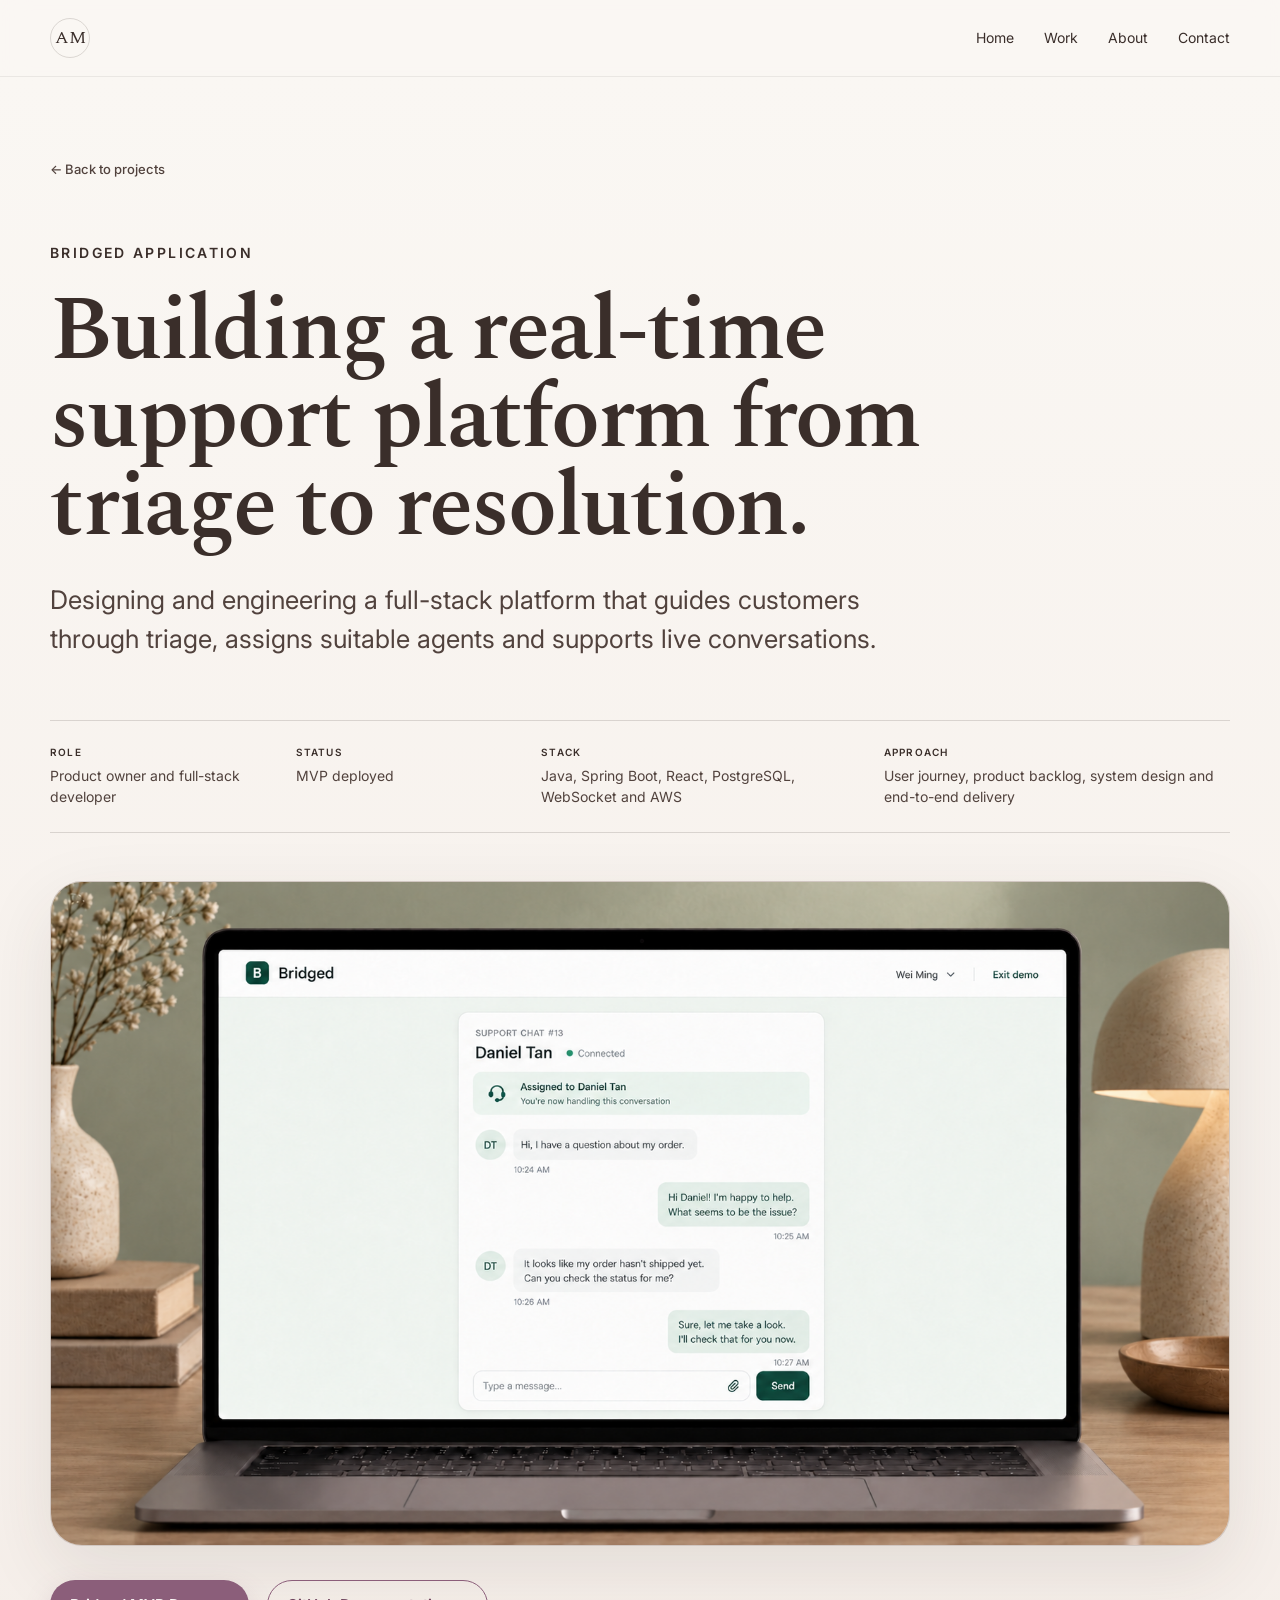
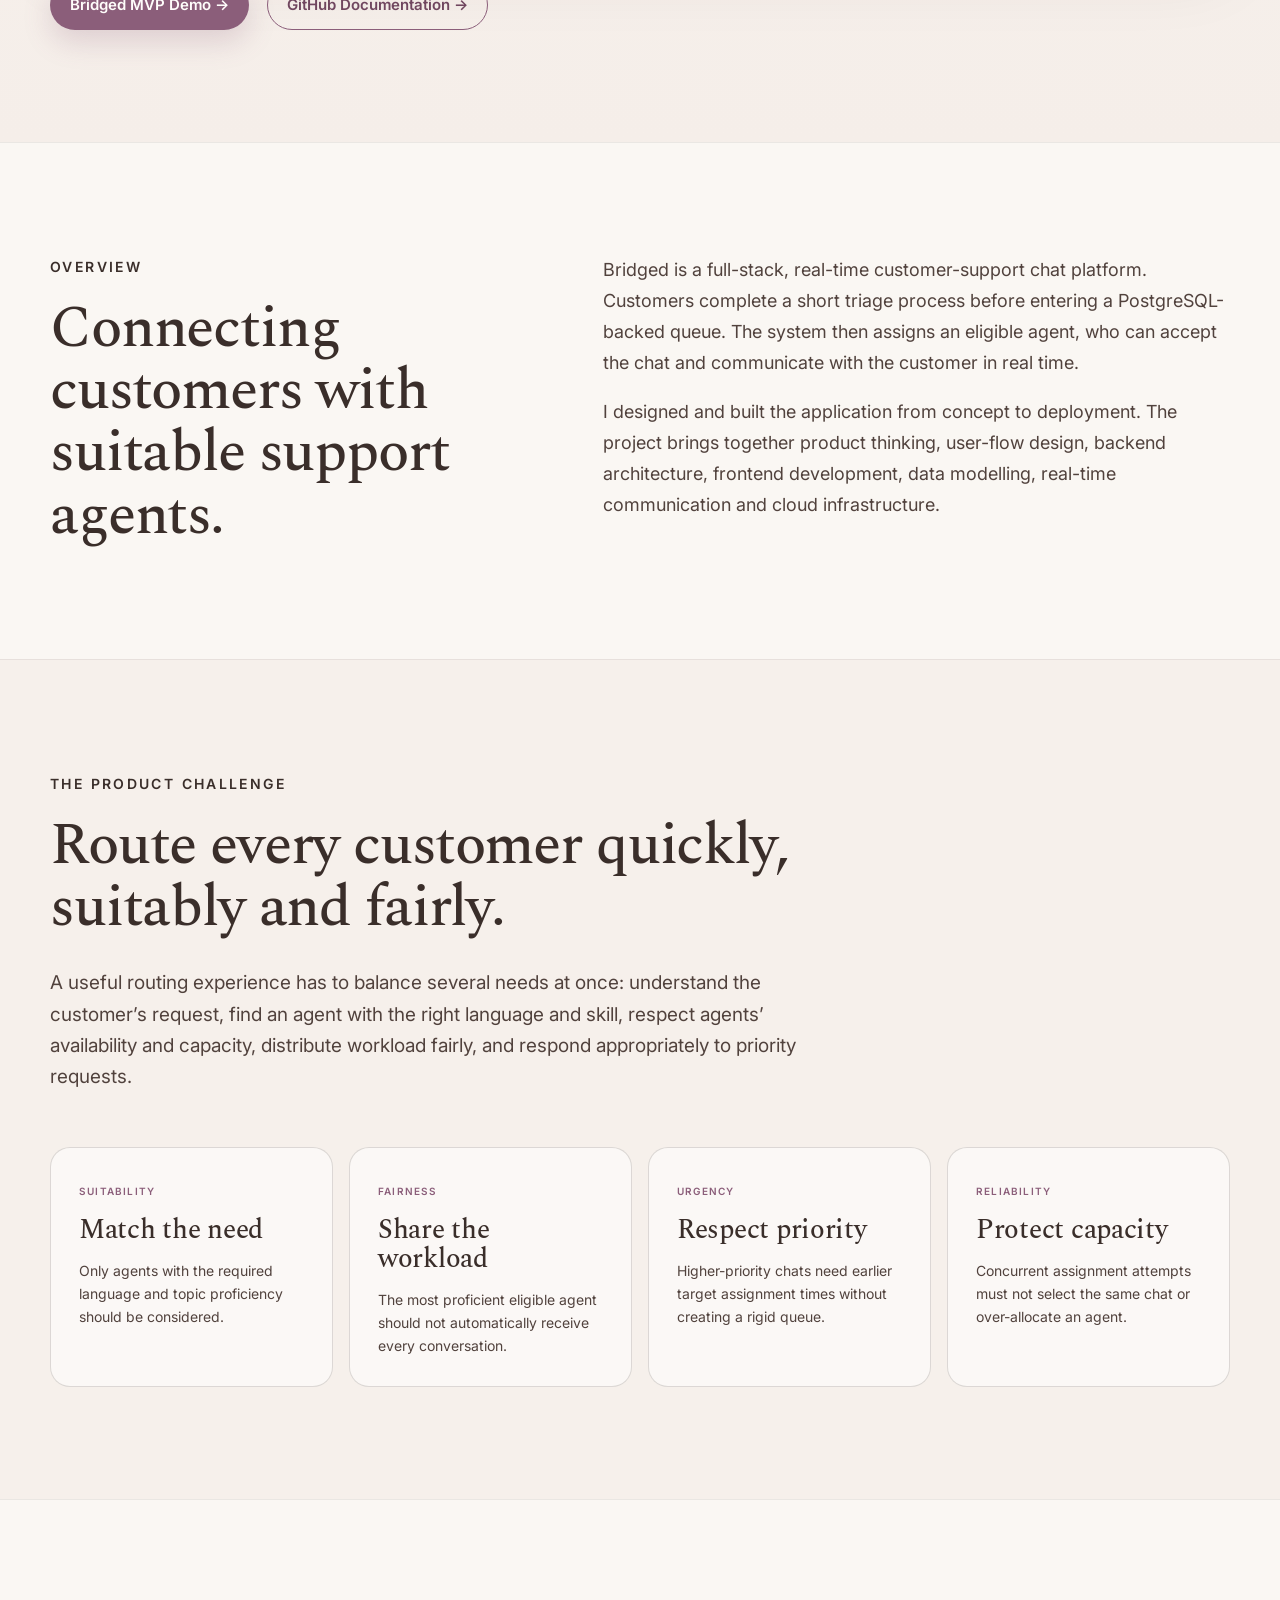
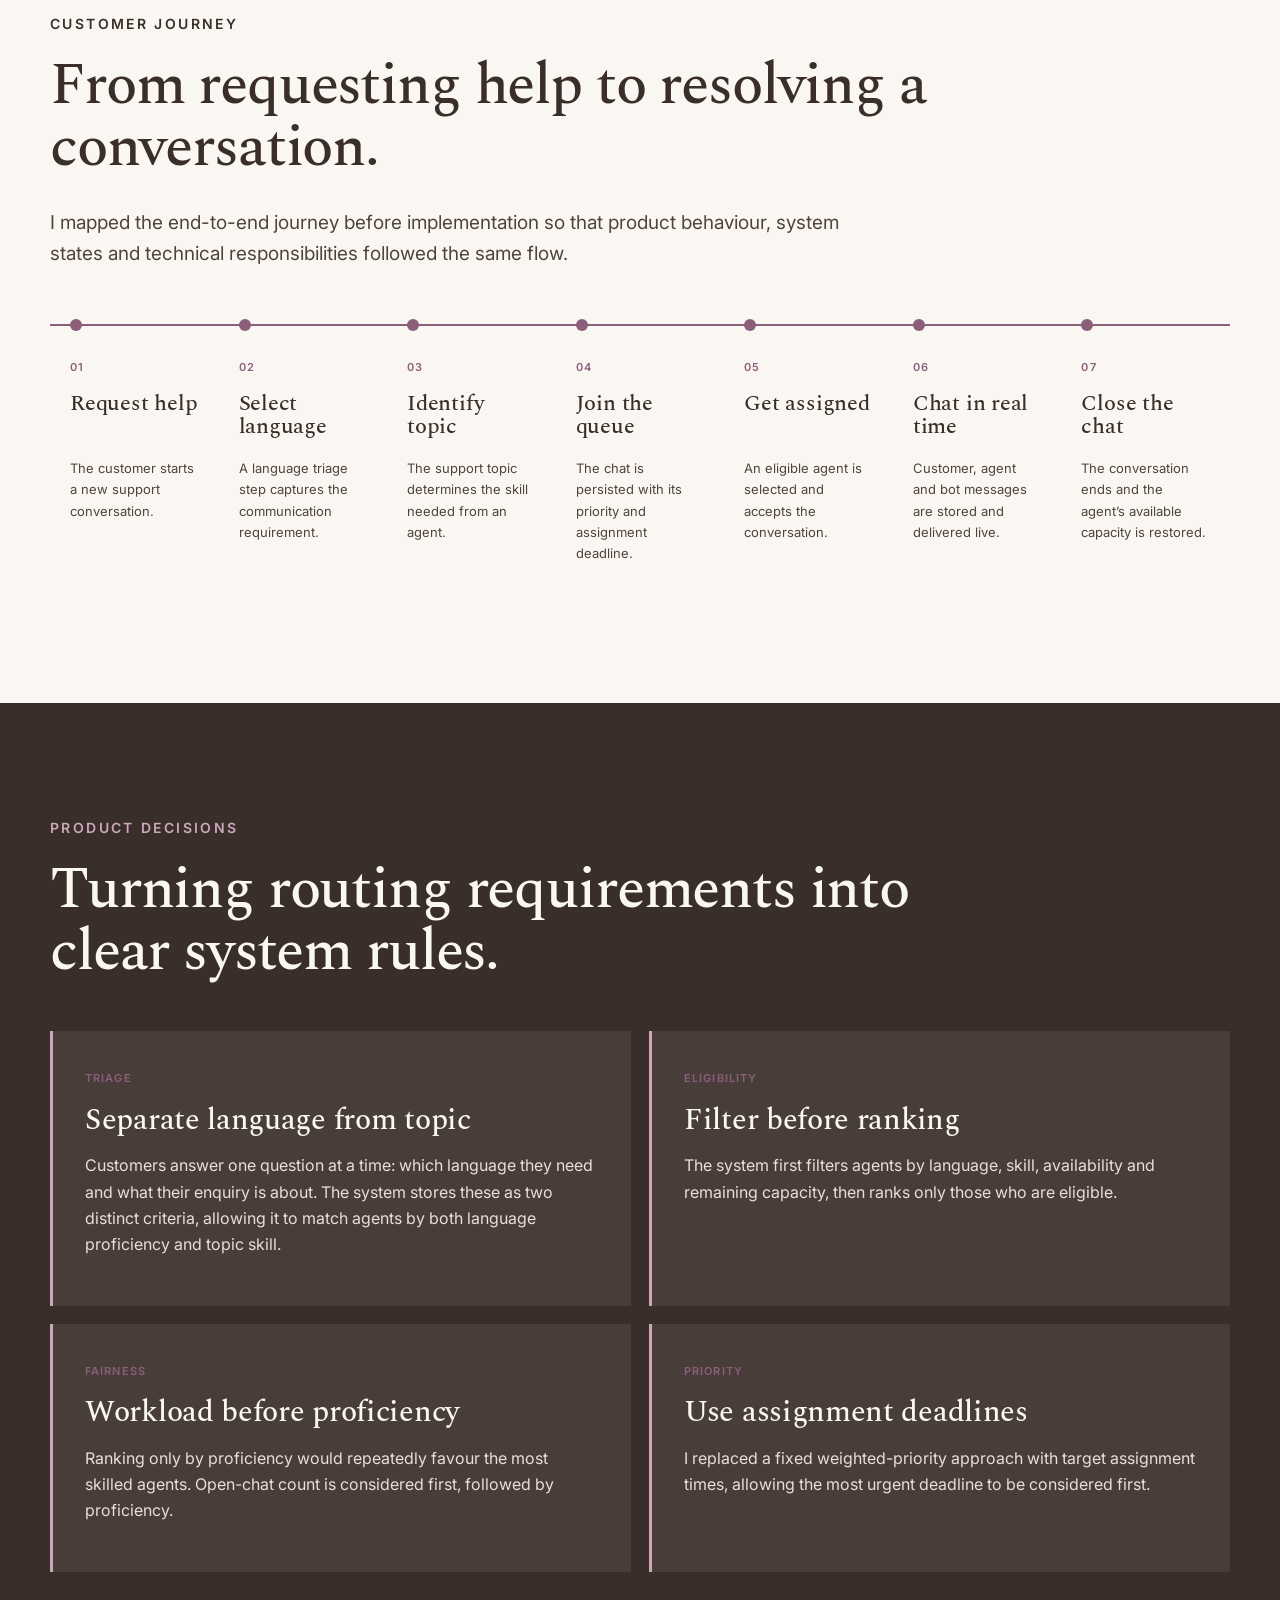
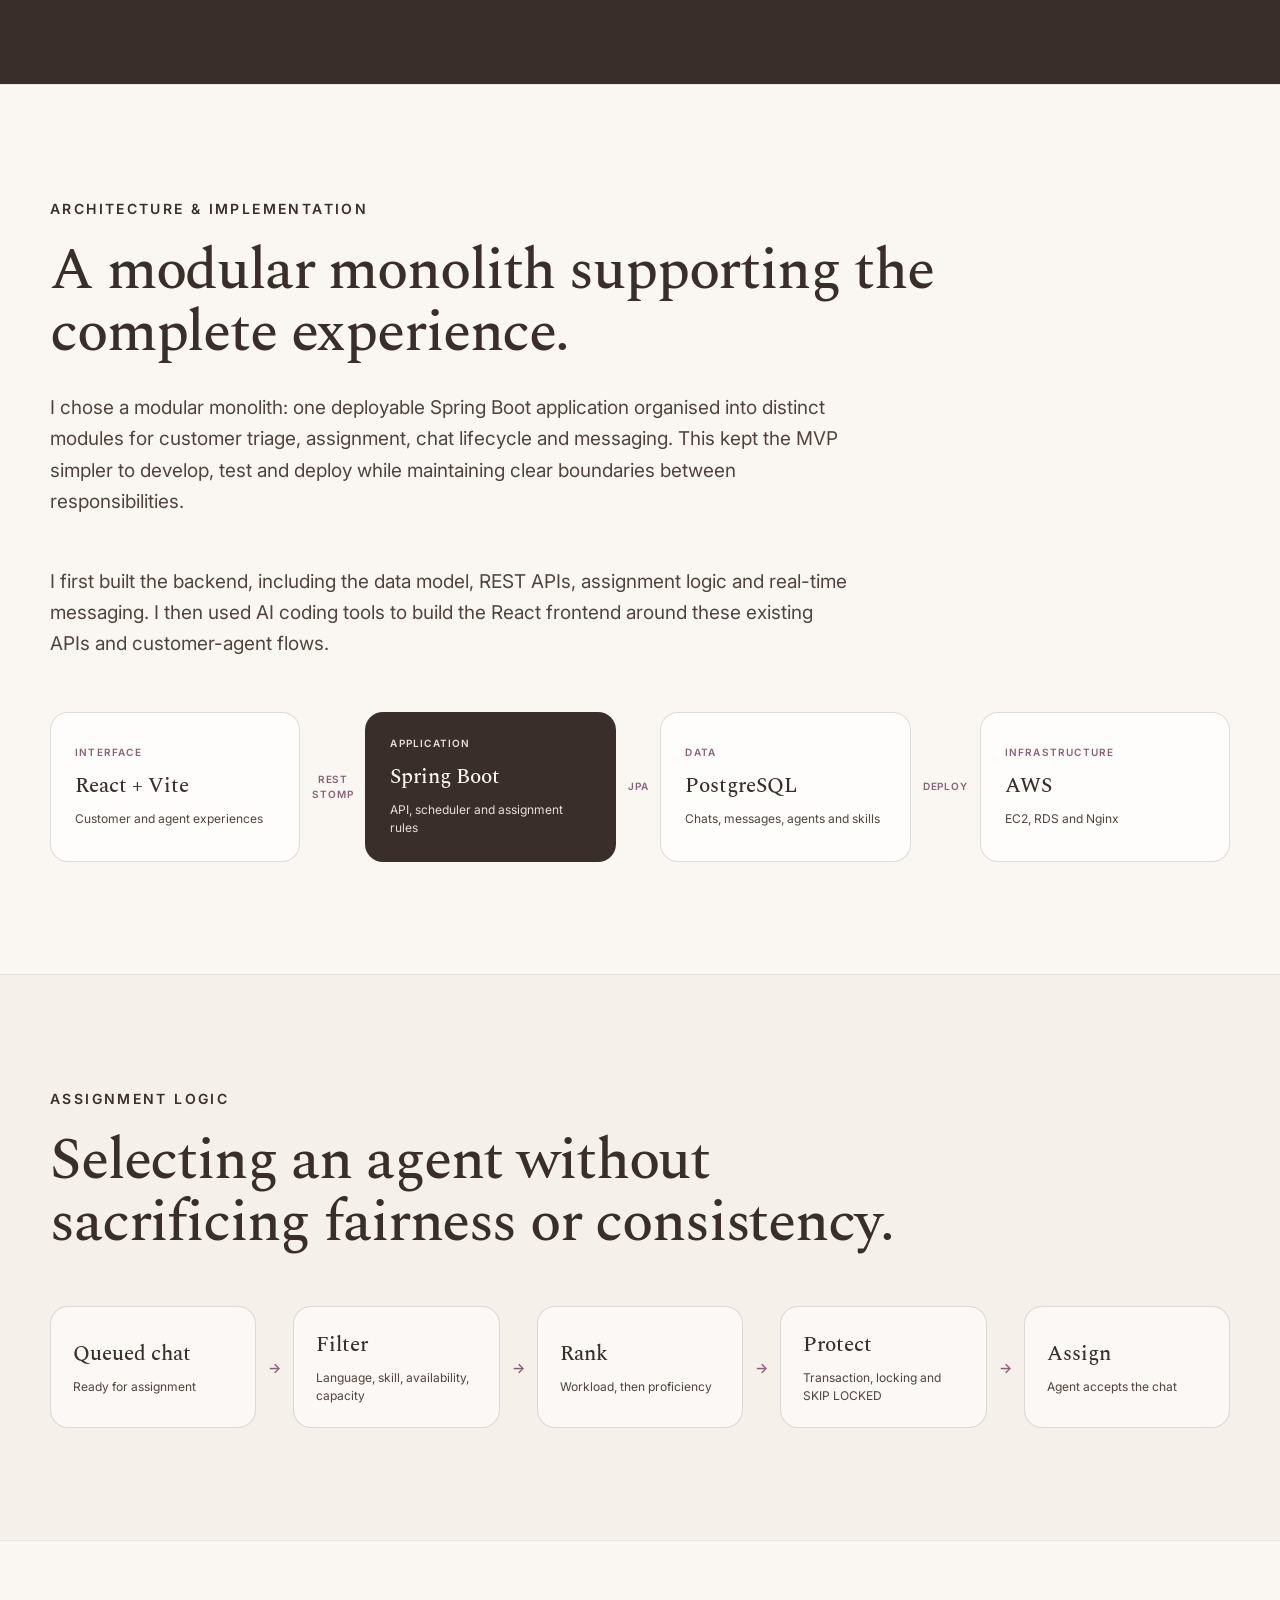
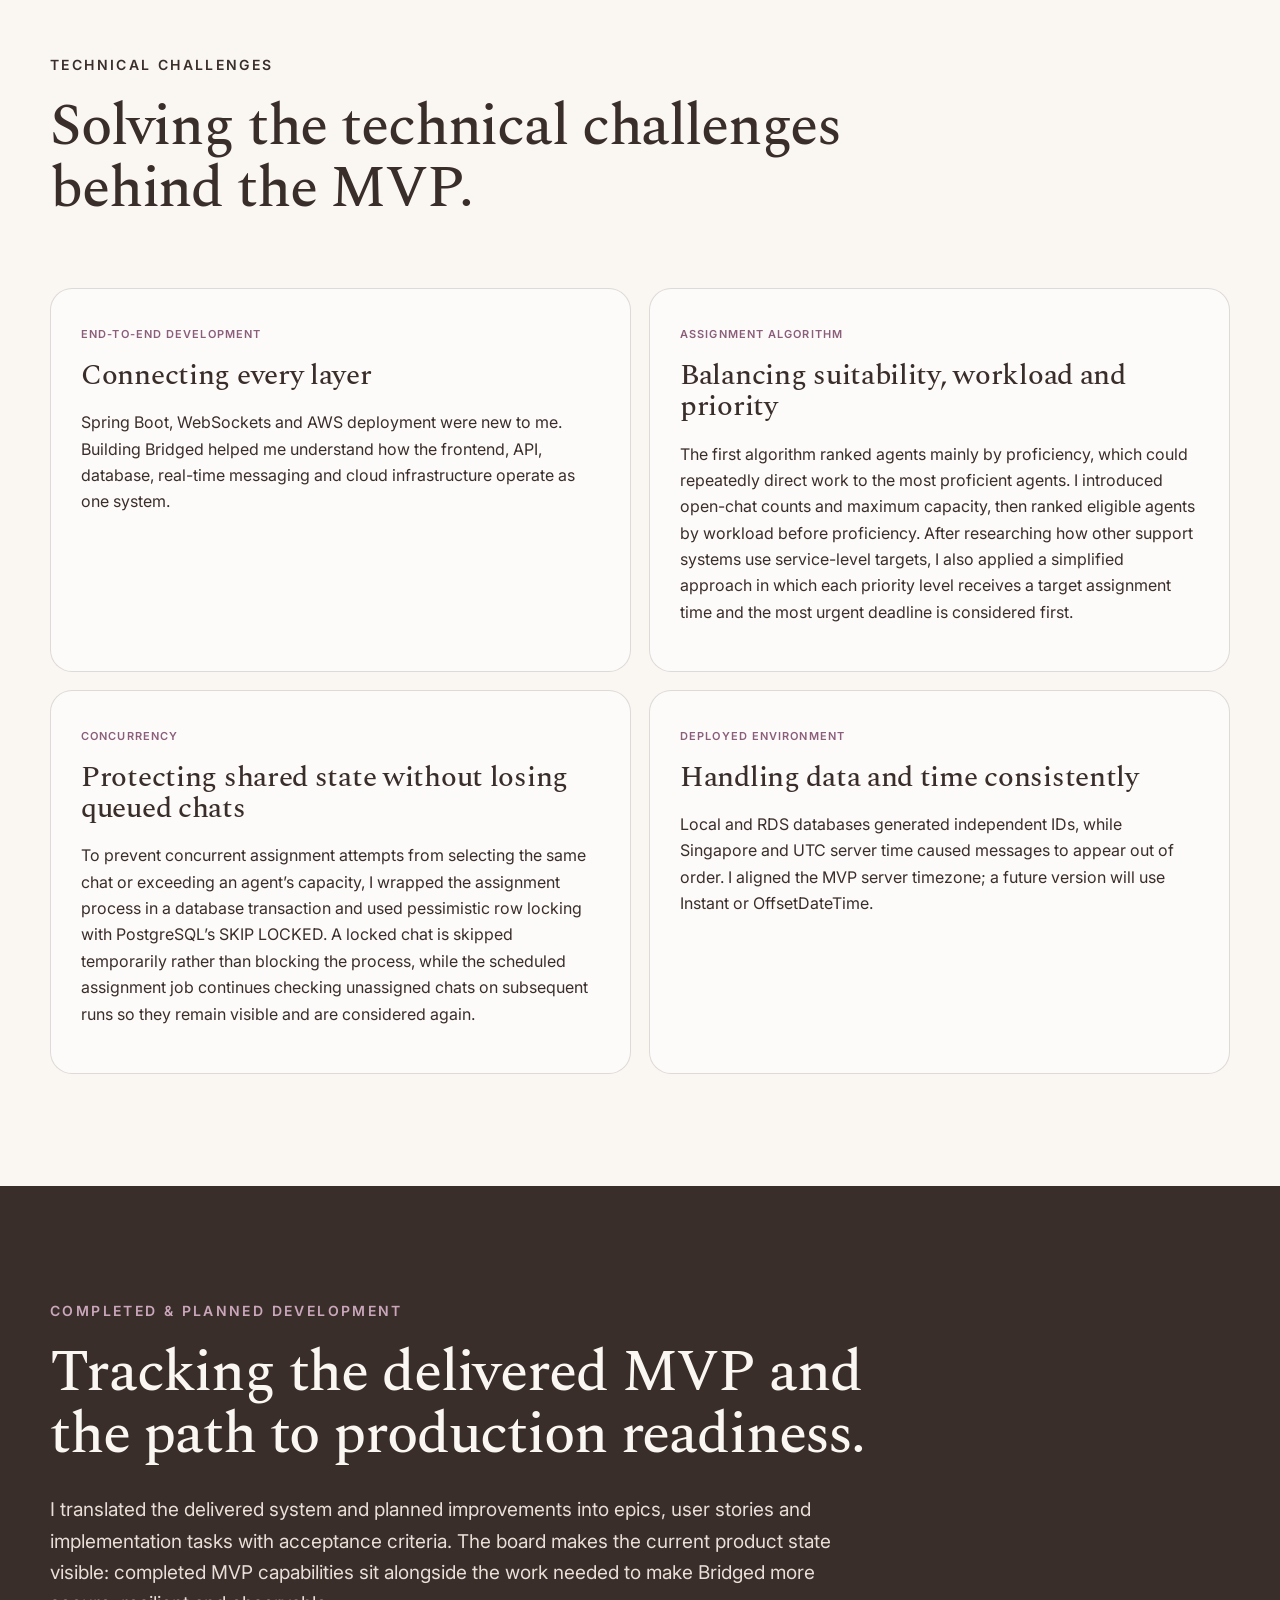
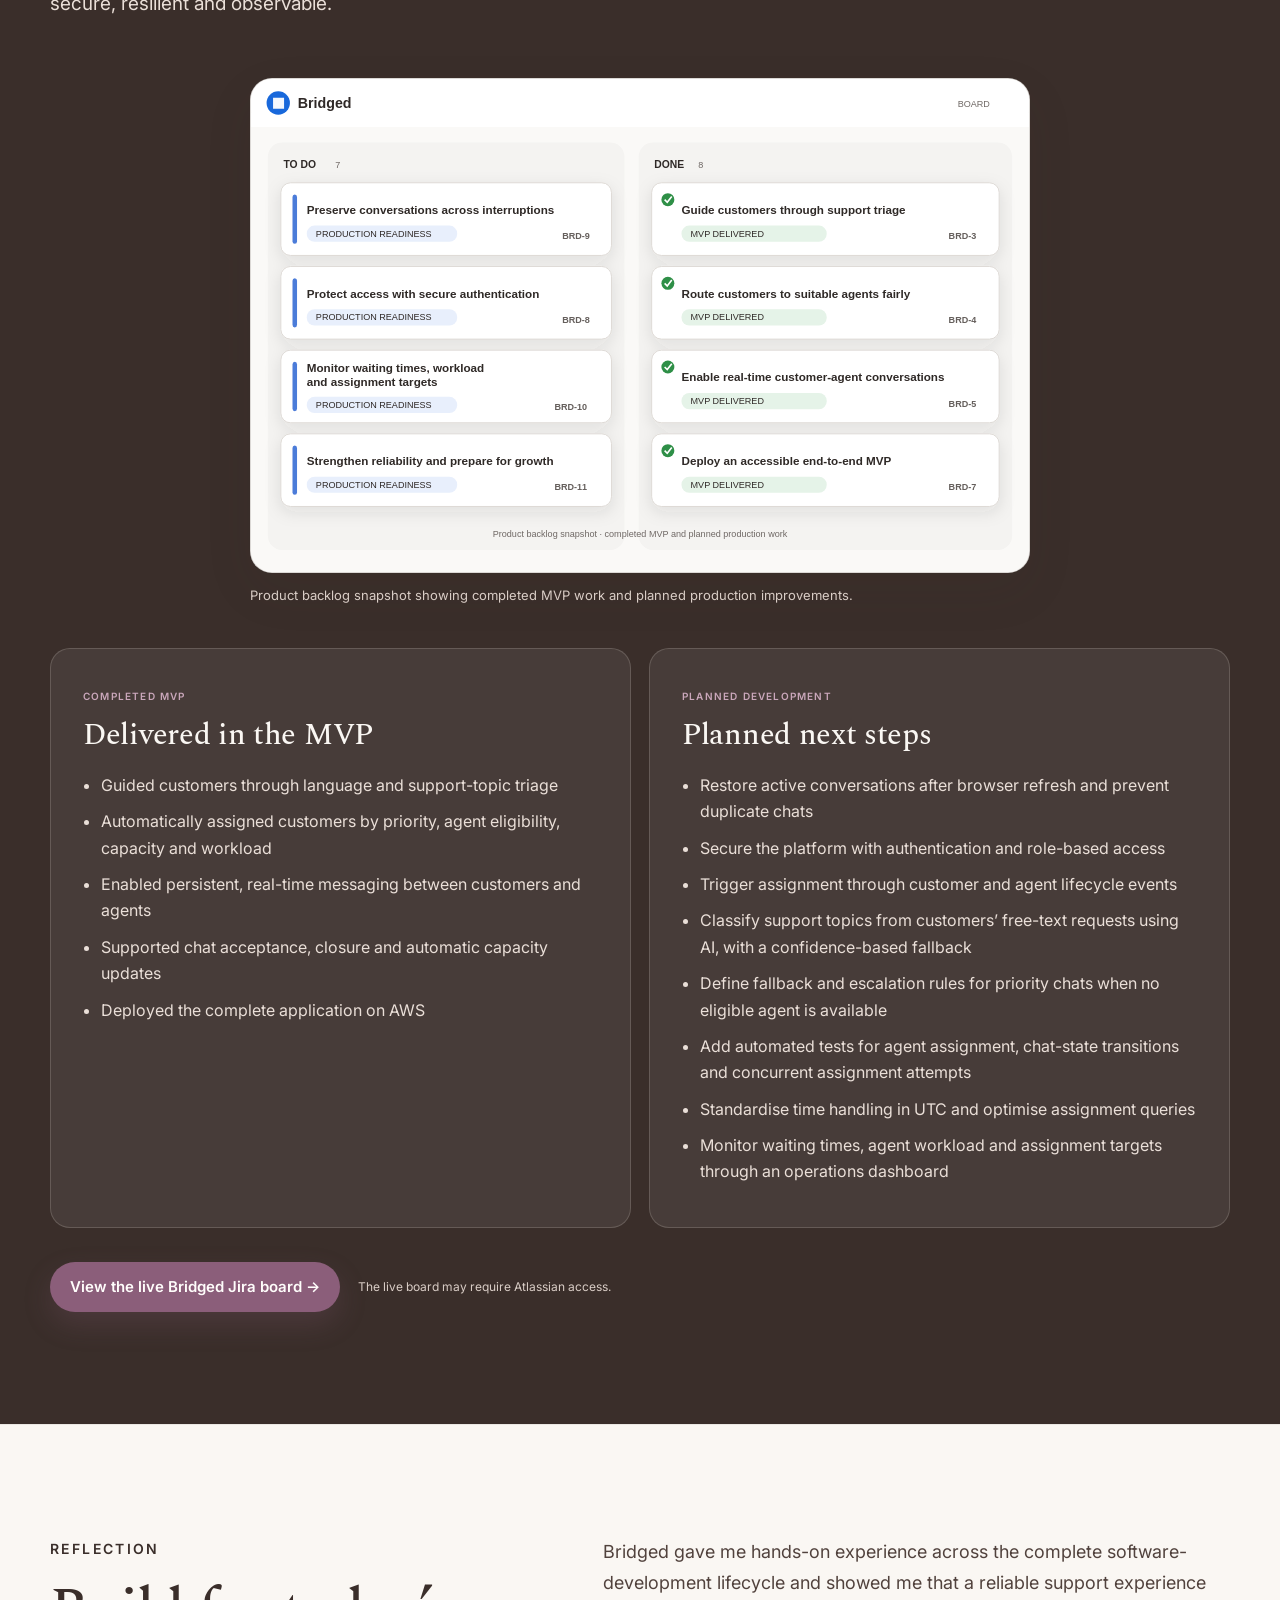
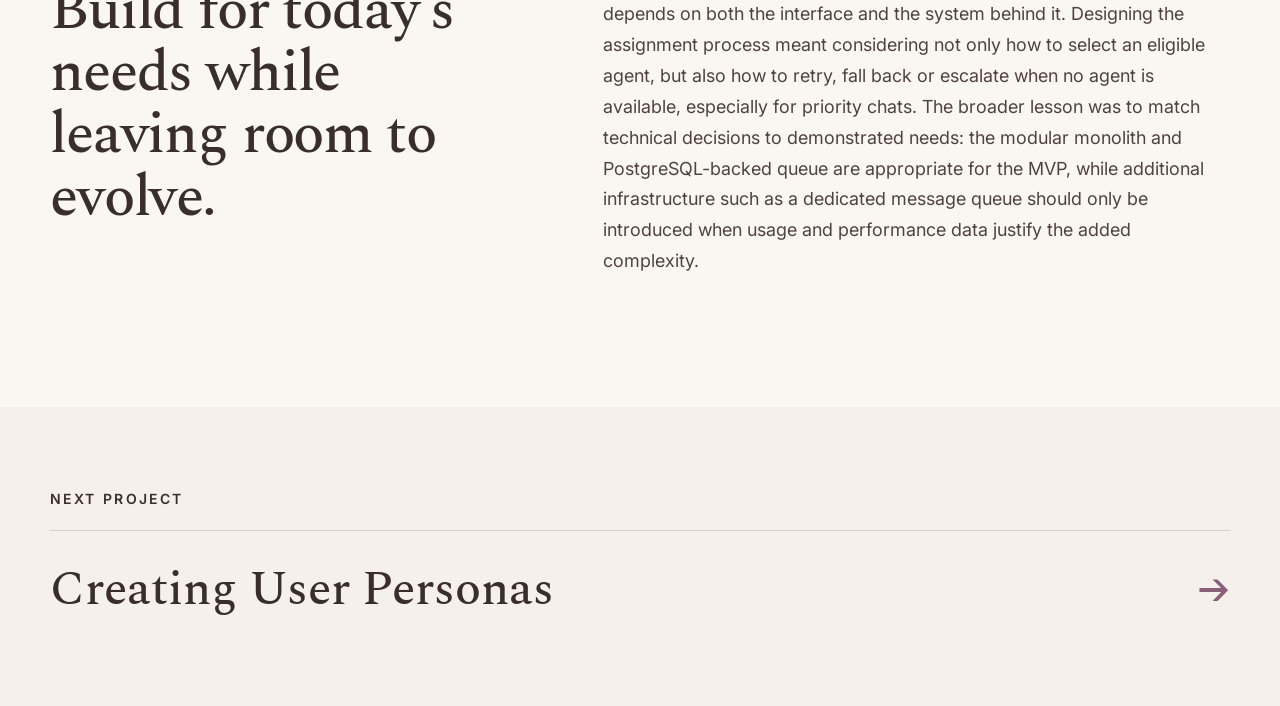
==== commit 5c3abb82: "Update Bridged portfolio visuals" ====
--- a/case-studies/bridged.html
+++ b/case-studies/bridged.html
@@ -36,7 +36,7 @@
           <div><dt>Stack</dt><dd>Java, Spring Boot, React, PostgreSQL, WebSocket and AWS</dd></div>
           <div><dt>Approach</dt><dd>User journey, product backlog, system design and end-to-end delivery</dd></div>
         </dl>
-        <figure class="case-hero-image bridged-chat-hero"><img src="../assets/case-studies/bridged/chat-support-hero.png" alt="Fictional Bridged customer-support workspace showing a live conversation, customer details, assigned agent and queue" /></figure>
+        <figure class="case-hero-image bridged-chat-hero"><img src="../assets/case-studies/bridged/chat-support-hero-v3.png" alt="Bridged customer-support chat shown on a laptop in a sage and warm-brown setting" /></figure>
         <div class="case-link-row"><a class="case-cta" href="http://13.214.207.223/" target="_blank" rel="noopener noreferrer">Bridged MVP Demo →</a><a class="case-cta secondary" href="https://github.com/thisisanita/bridged" target="_blank" rel="noopener noreferrer">GitHub Documentation →</a></div>
       </div>
     </section>
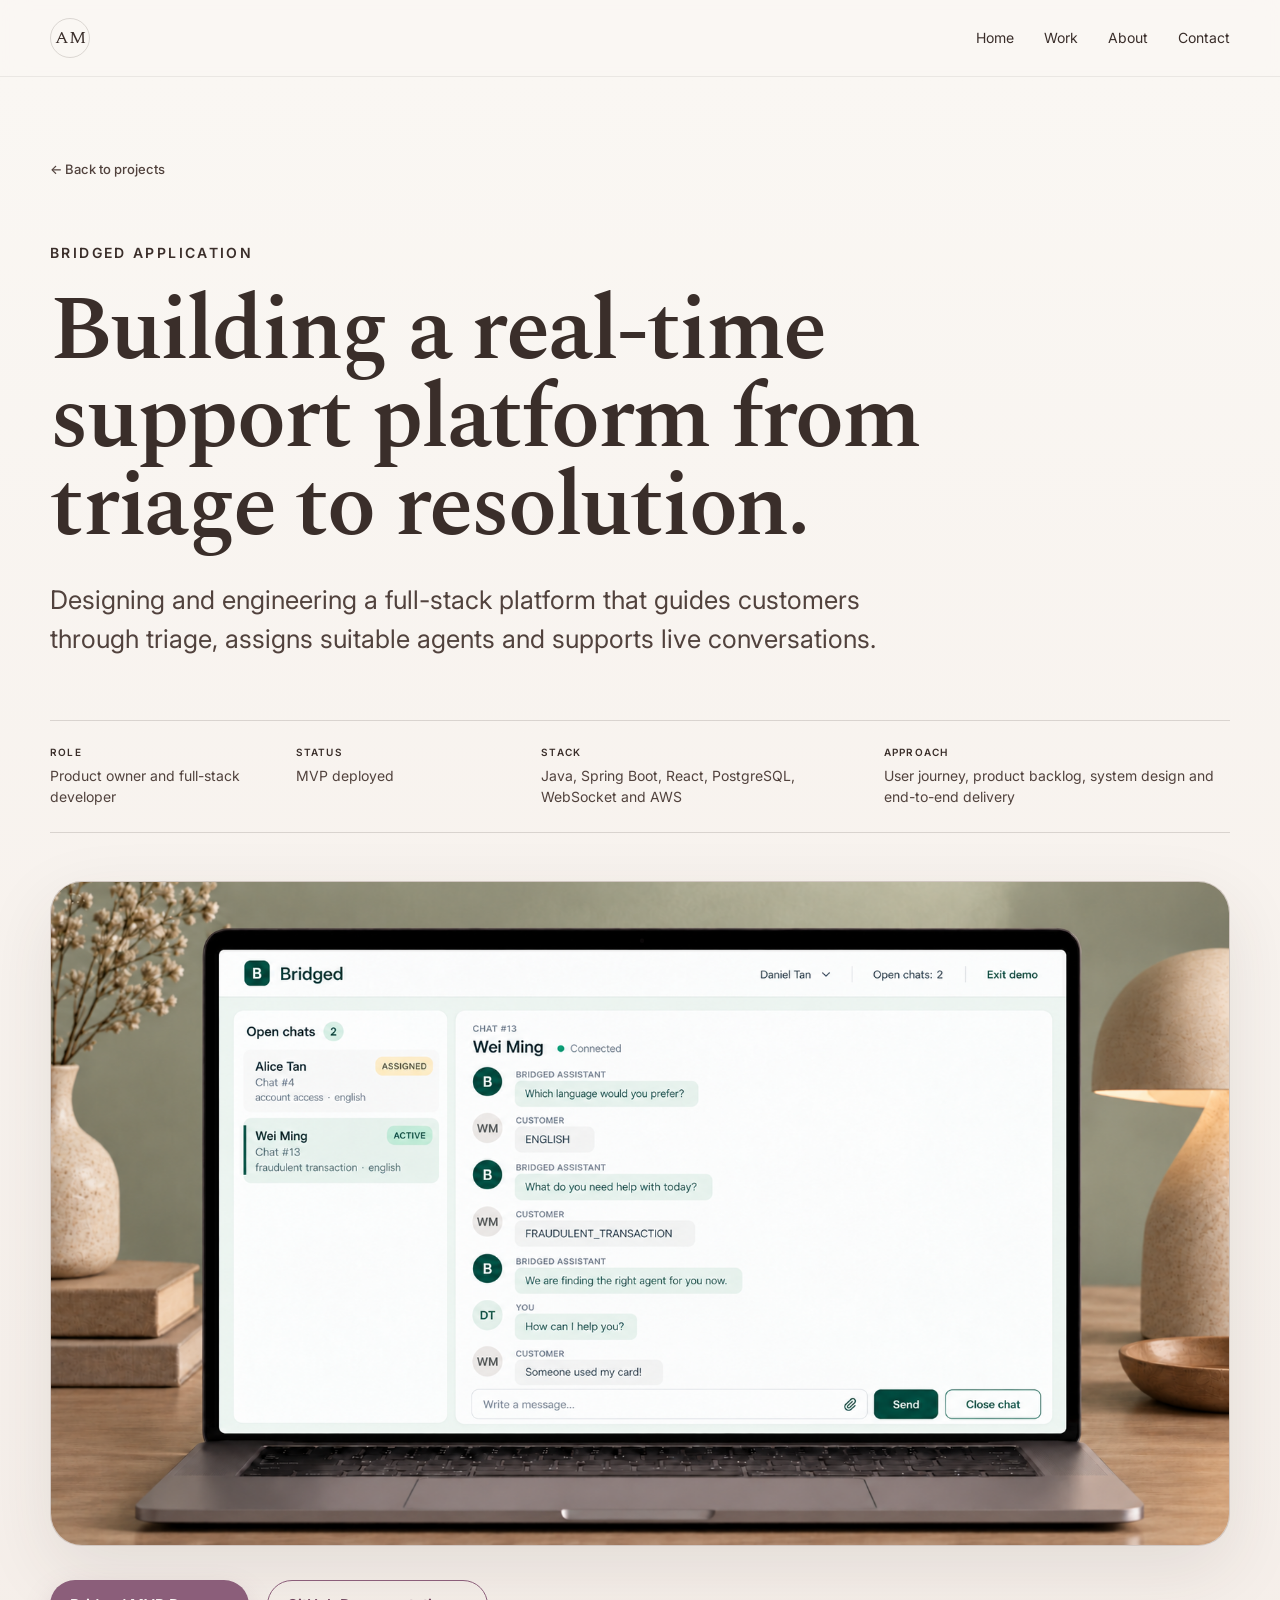
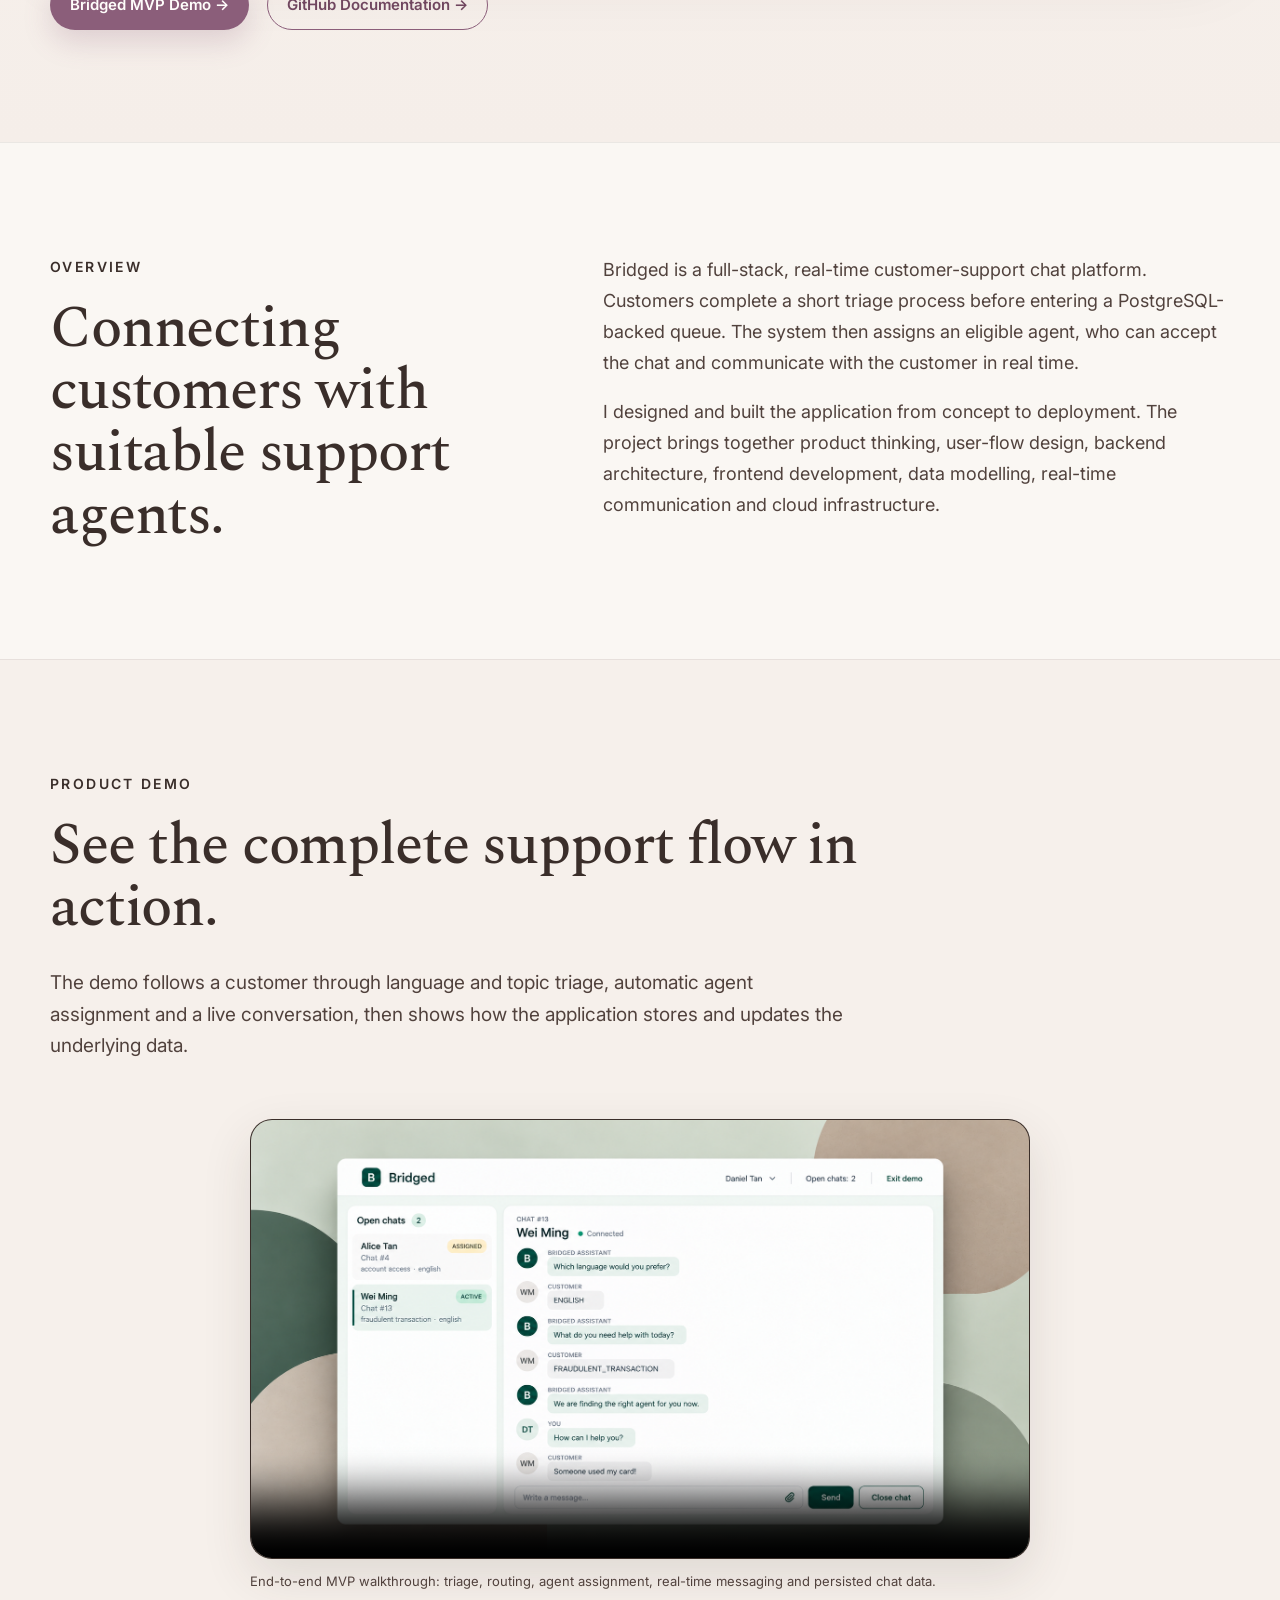
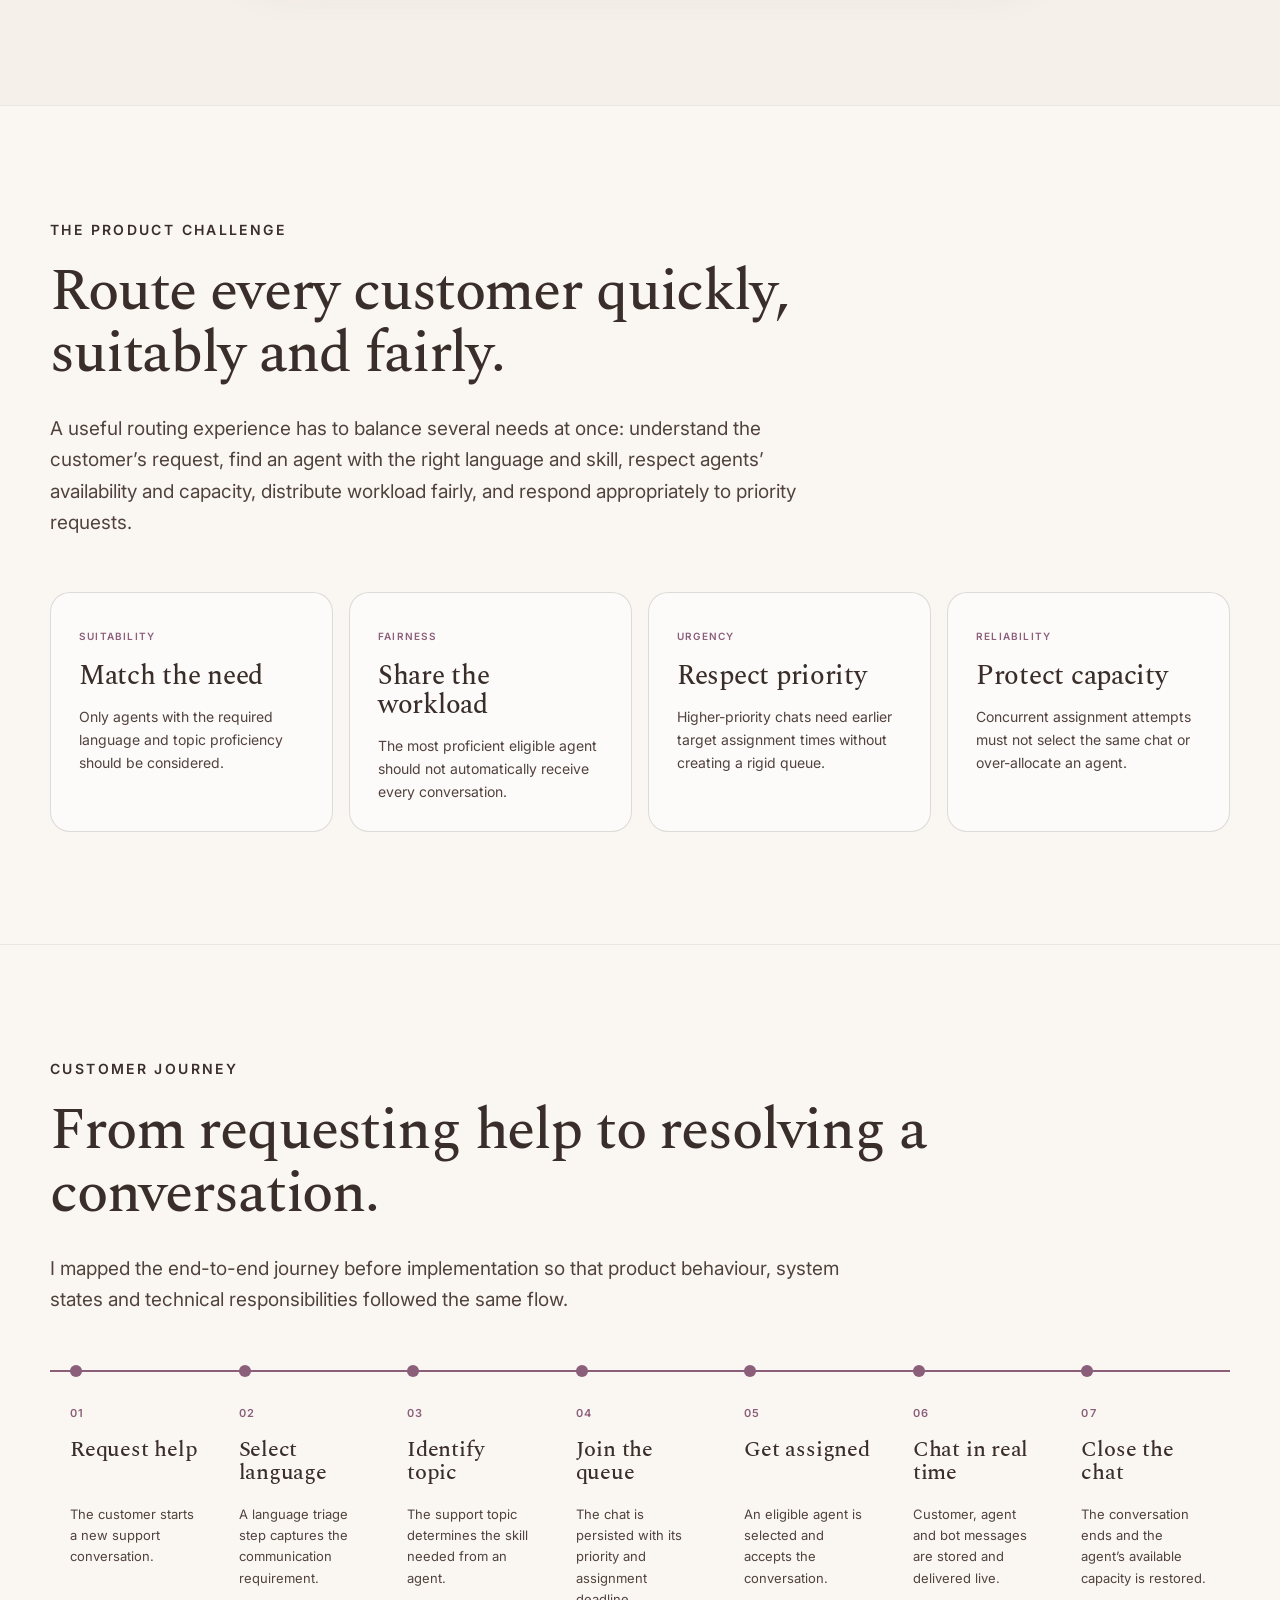
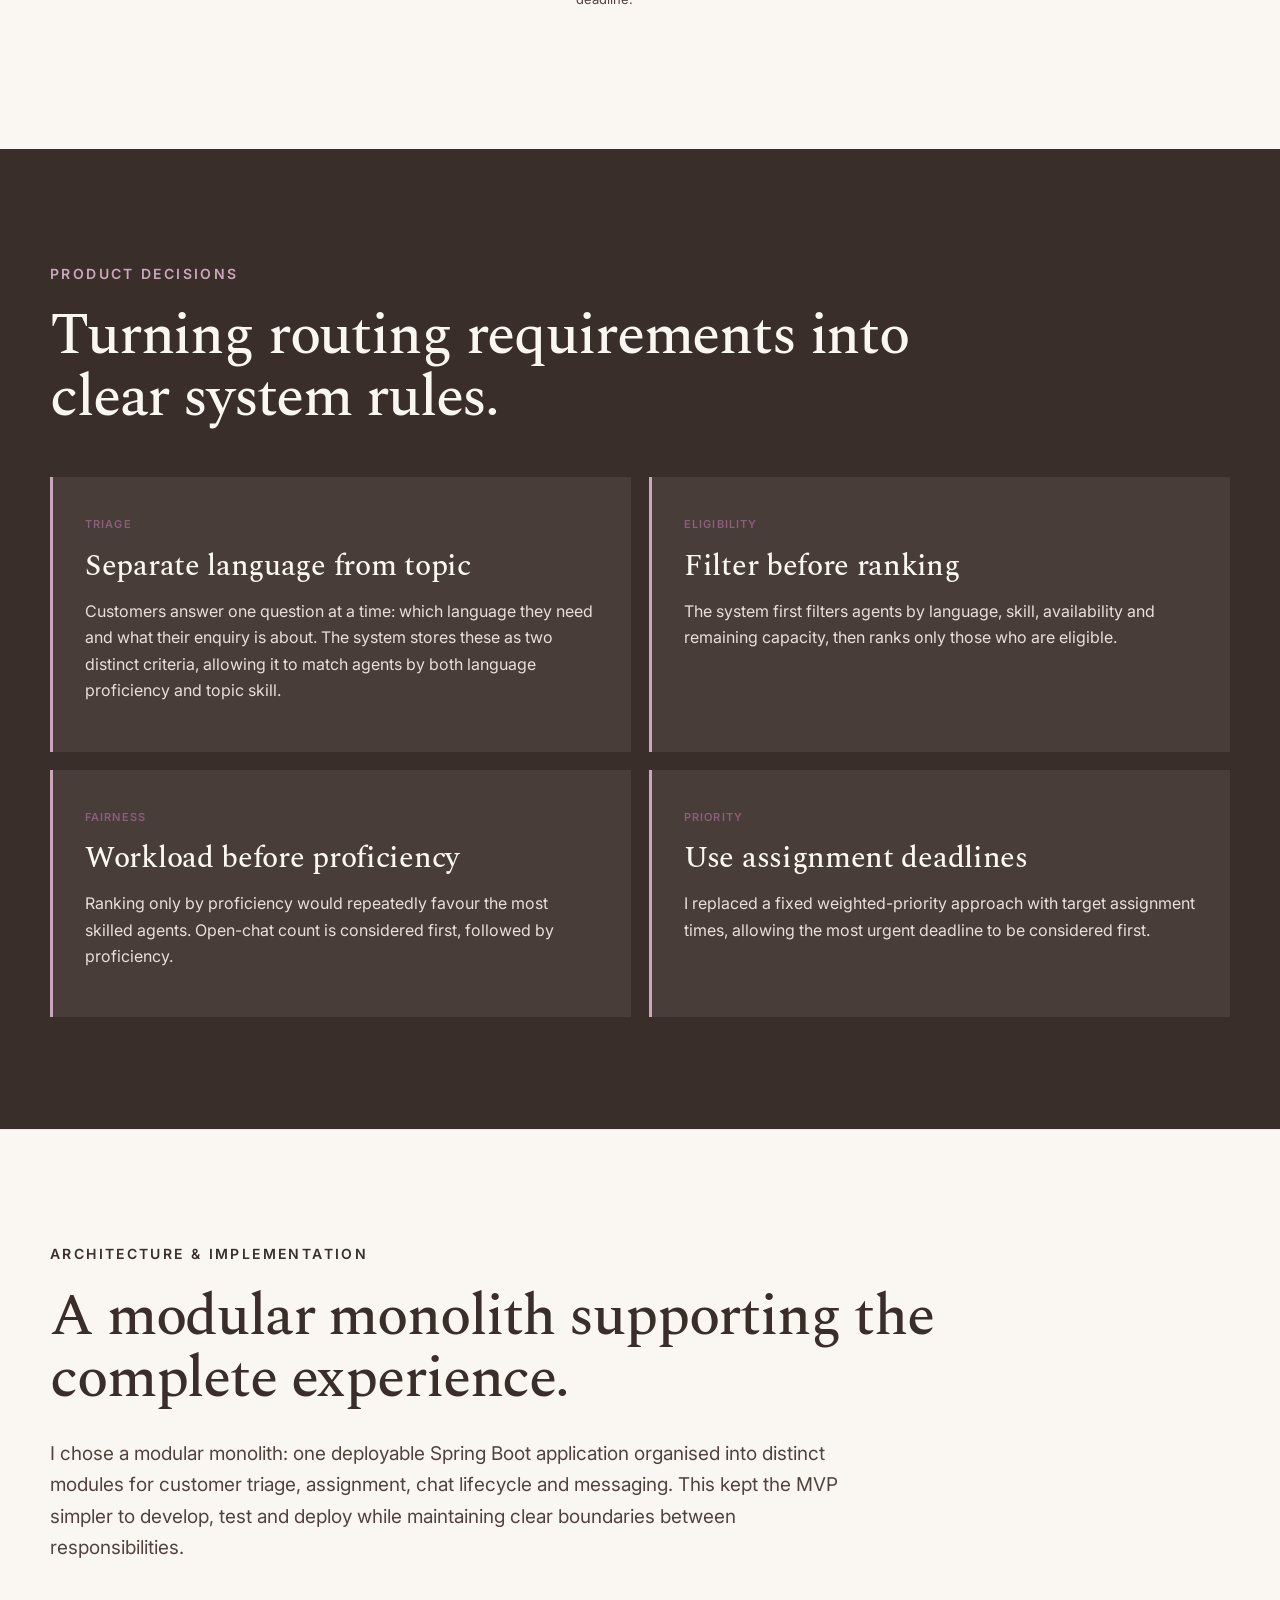
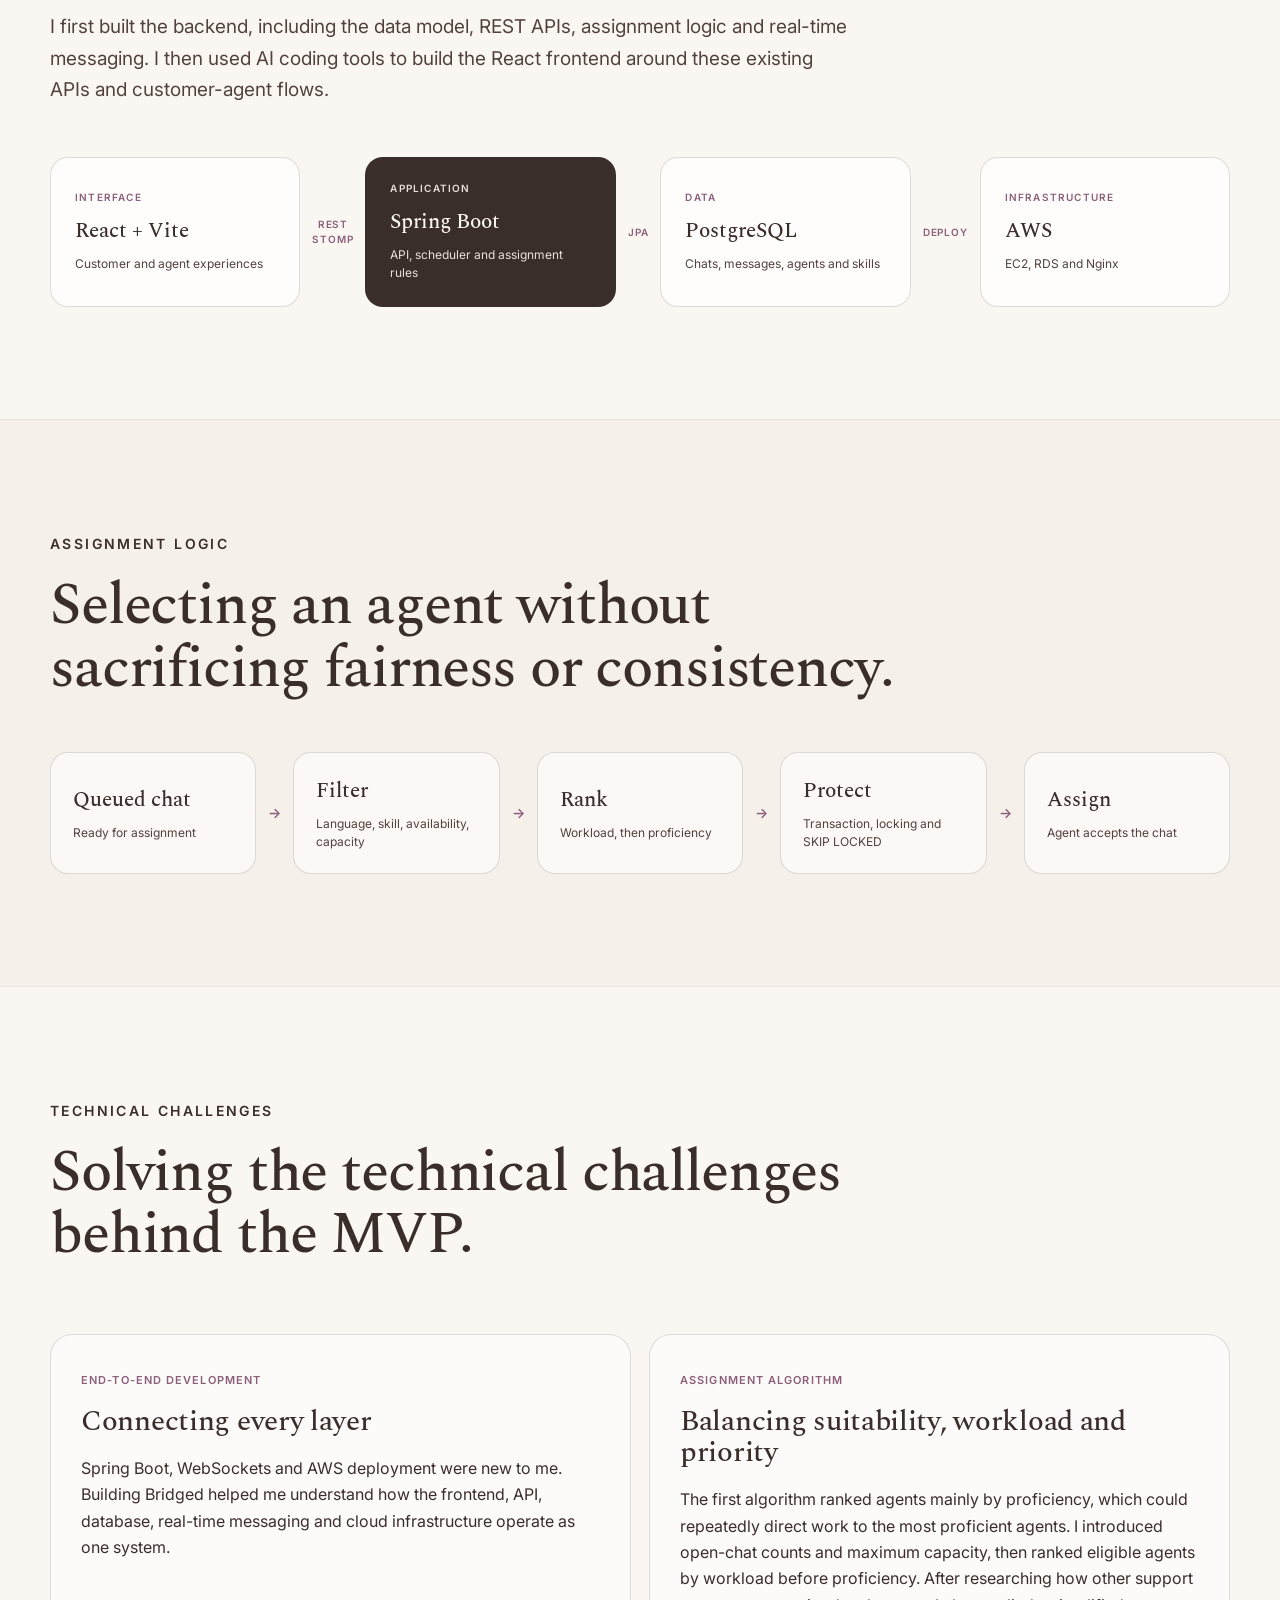
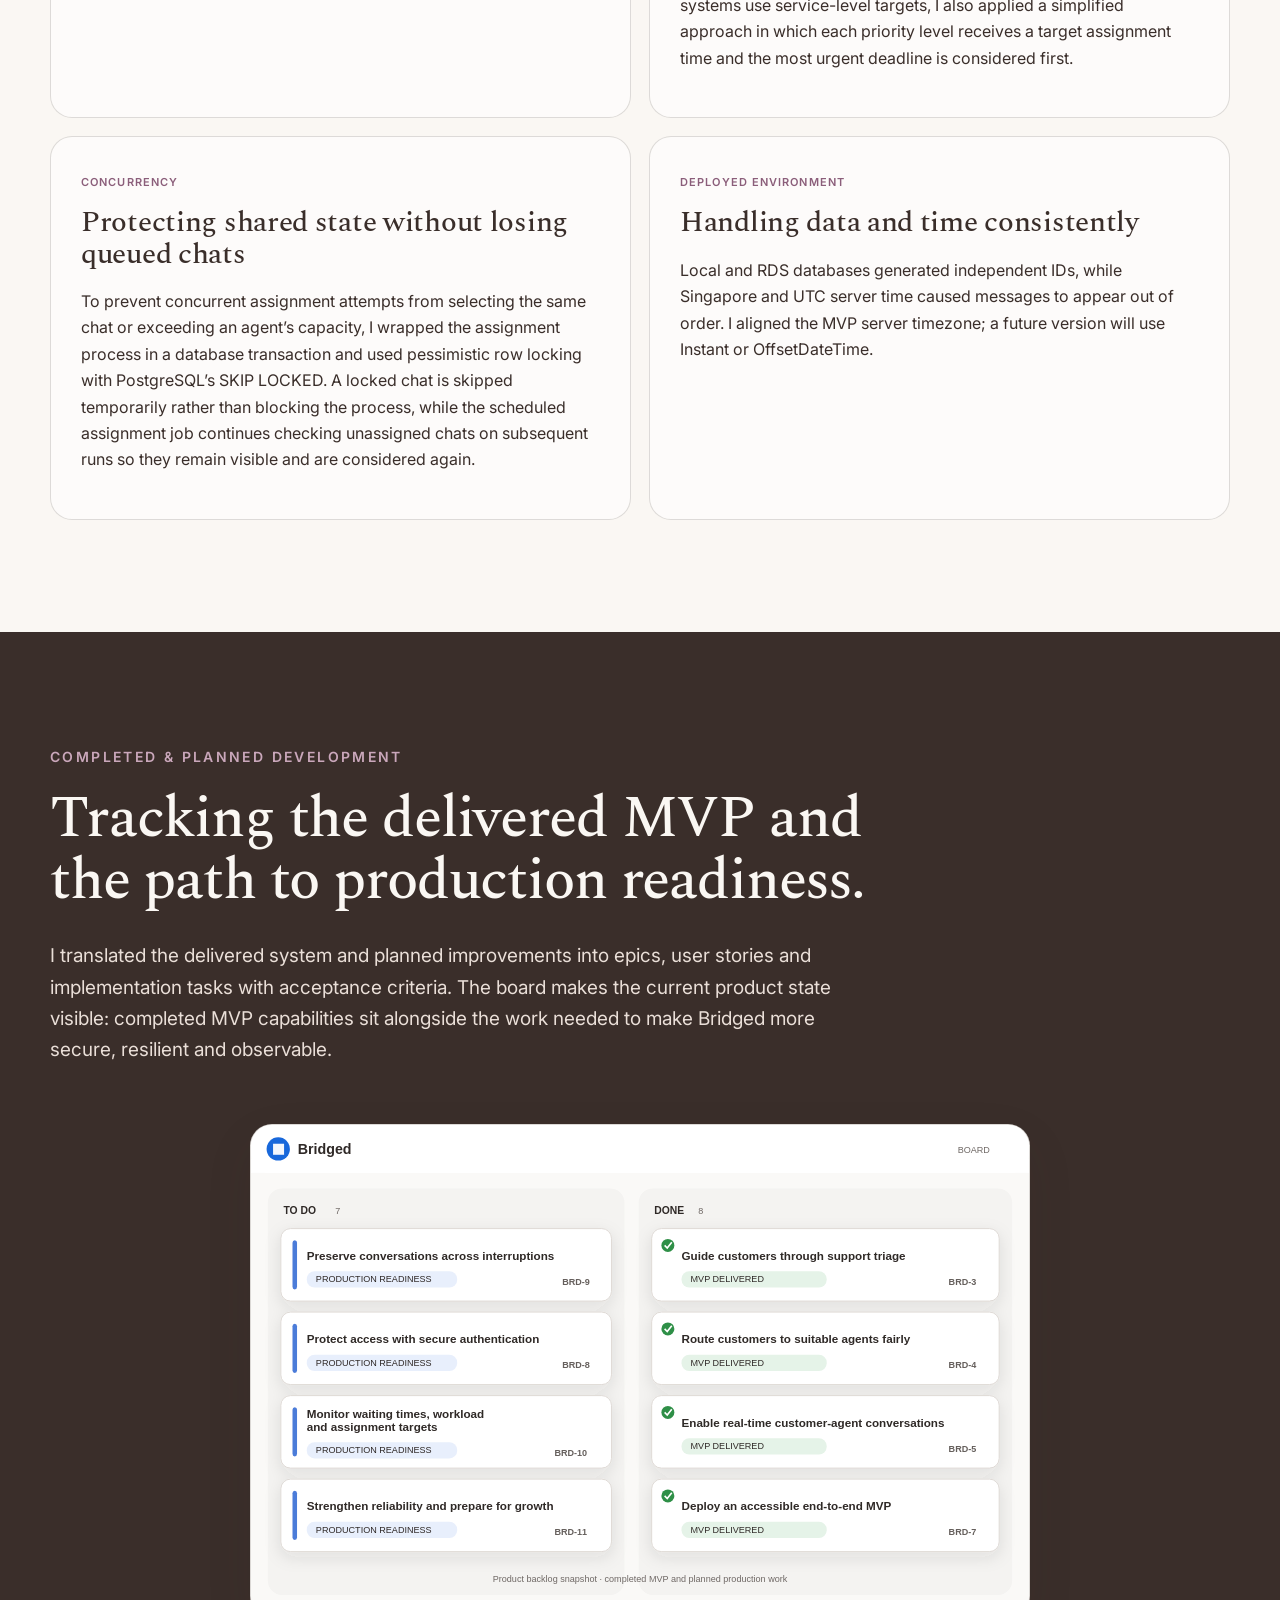
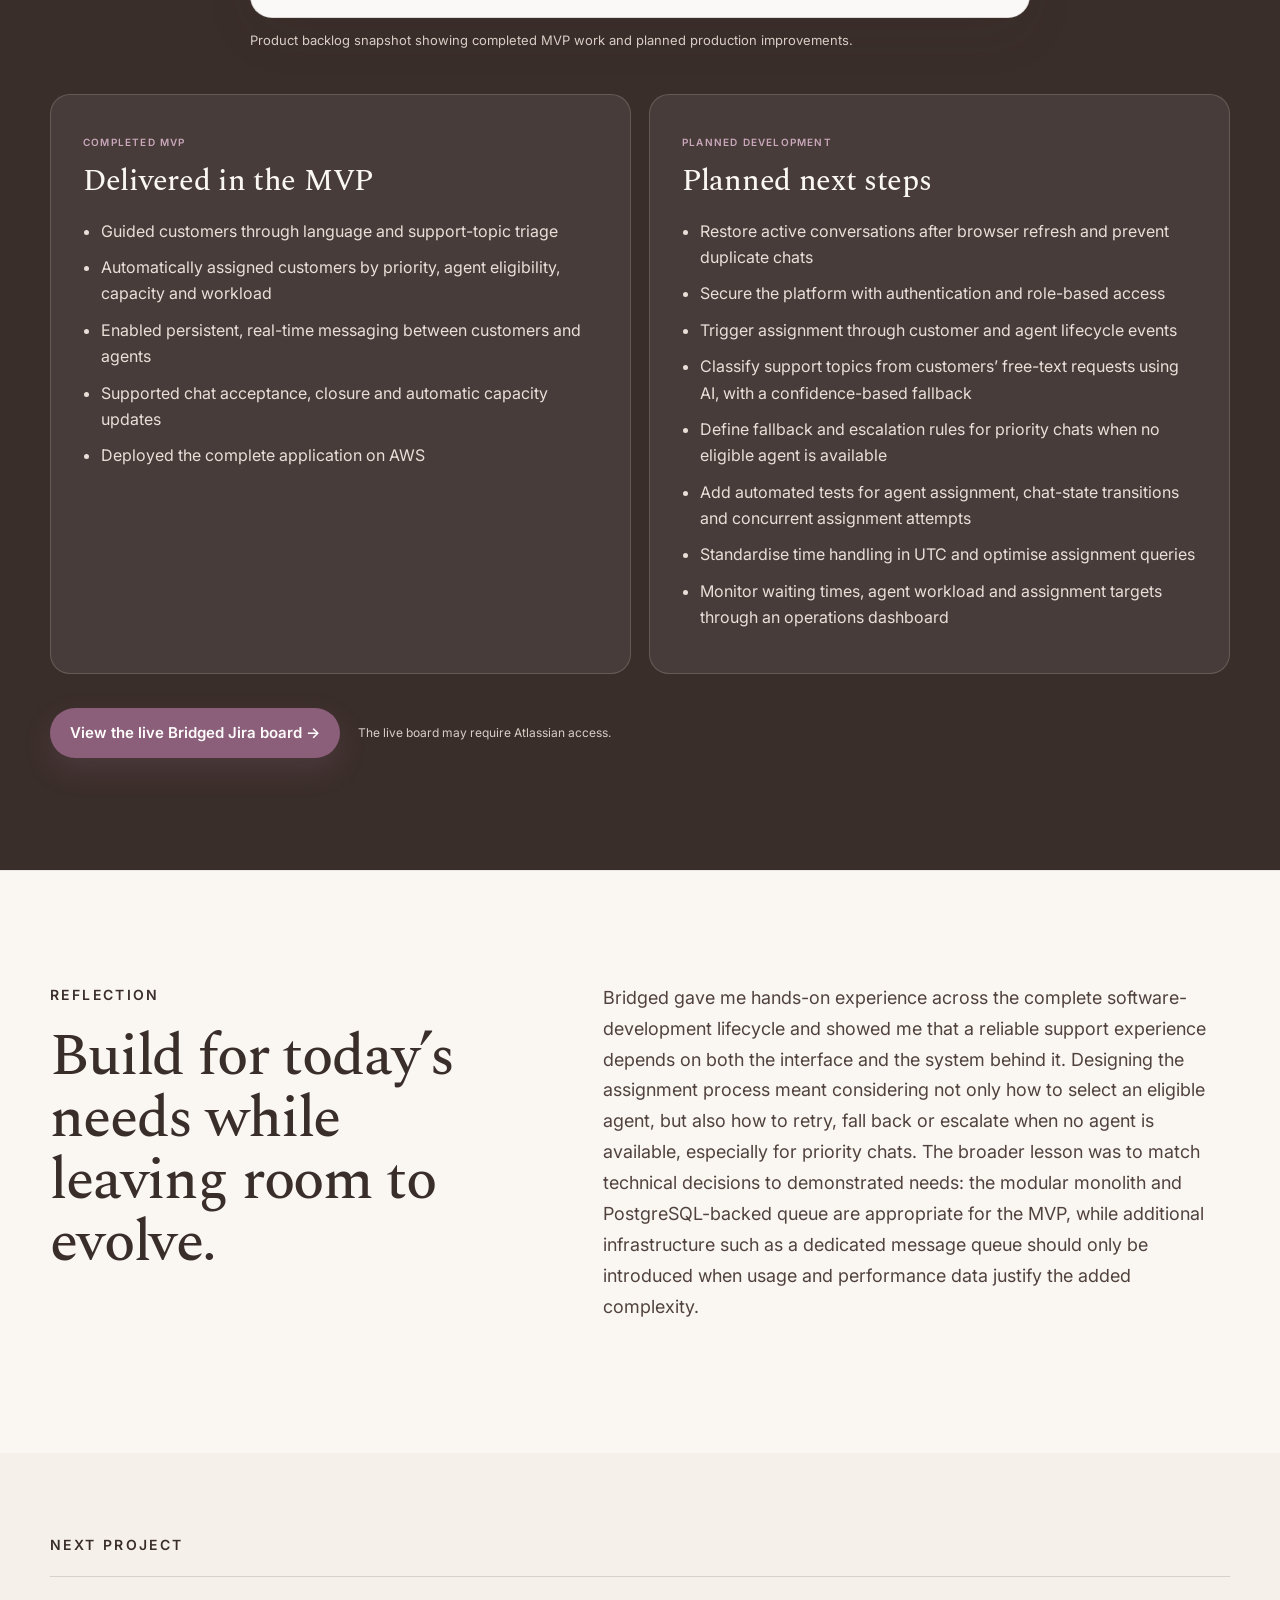
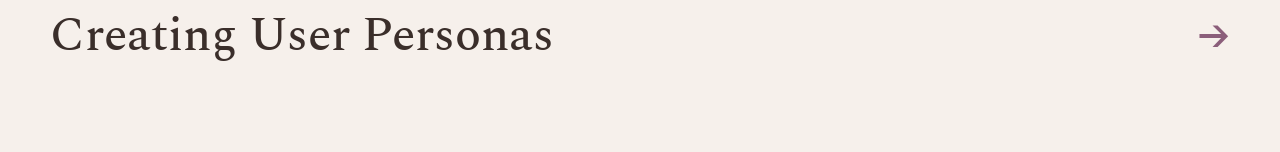
==== commit 0a854663: "picture changes and addition of video" ====
--- a/case-studies/bridged.html
+++ b/case-studies/bridged.html
@@ -8,7 +8,7 @@
   <link rel="preconnect" href="https://fonts.googleapis.com" />
   <link rel="preconnect" href="https://fonts.gstatic.com" crossorigin />
   <link href="https://fonts.googleapis.com/css2?family=Inter:wght@300;400;500;600;700&amp;family=Spectral:ital,wght@0,400;0,500;0,600;1,500;1,600&amp;display=swap" rel="stylesheet" />
-  <link rel="stylesheet" href="../styles.css?v=79" />
+  <link rel="stylesheet" href="../styles.css?v=81" />
 </head>
 <body class="case-bridged">
   <a class="skip-link" href="#main">Skip to content</a>
@@ -36,7 +36,7 @@
           <div><dt>Stack</dt><dd>Java, Spring Boot, React, PostgreSQL, WebSocket and AWS</dd></div>
           <div><dt>Approach</dt><dd>User journey, product backlog, system design and end-to-end delivery</dd></div>
         </dl>
-        <figure class="case-hero-image bridged-chat-hero"><img src="../assets/case-studies/bridged/chat-support-hero-v3.png" alt="Bridged customer-support chat shown on a laptop in a sage and warm-brown setting" /></figure>
+        <figure class="case-hero-image bridged-chat-hero"><img src="../assets/case-studies/bridged/chat-support-hero-v4.png" alt="Bridged agent workspace showing assigned and active chats on a laptop in a sage and warm-brown setting" /></figure>
         <div class="case-link-row"><a class="case-cta" href="http://13.214.207.223/" target="_blank" rel="noopener noreferrer">Bridged MVP Demo →</a><a class="case-cta secondary" href="https://github.com/thisisanita/bridged" target="_blank" rel="noopener noreferrer">GitHub Documentation →</a></div>
       </div>
     </section>
@@ -48,7 +48,22 @@
       </div>
     </section>
 
-    <section class="case-section case-tinted">
+    <section class="case-section case-tinted bridged-demo-section">
+      <div class="shell">
+        <p class="eyebrow">PRODUCT DEMO</p>
+        <h2 class="case-wide-heading">See the complete support flow in action.</h2>
+        <p class="case-intro">The demo follows a customer through language and topic triage, automatic agent assignment and a live conversation, then shows how the application stores and updates the underlying data.</p>
+        <figure class="case-figure demo-figure">
+          <video controls playsinline preload="metadata" poster="../assets/case-studies/bridged/chat-support-card-v4.png">
+            <source src="../assets/case-studies/bridged/bridged-demo.m4v" type="video/x-m4v" />
+            Your browser does not support embedded video.
+          </video>
+          <figcaption>End-to-end MVP walkthrough: triage, routing, agent assignment, real-time messaging and persisted chat data.</figcaption>
+        </figure>
+      </div>
+    </section>
+
+    <section class="case-section">
       <div class="shell">
         <p class="eyebrow">THE PRODUCT CHALLENGE</p>
         <h2 class="case-wide-heading">Route every customer quickly, suitably and fairly.</h2>
--- a/styles.css
+++ b/styles.css
@@ -343,6 +343,7 @@
 .comparison-grid article, .persona-grid article { padding: 28px; border: 1px solid var(--line); border-radius: 22px; background: rgba(255,255,255,.55); }.comparison-grid h3, .persona-grid h3 { font-size: 27px; }.comparison-grid p, .comparison-grid li, .persona-grid p { color: var(--espresso-2); font-size: 14px; }.comparison-grid ul { padding-left: 18px; }
 .platform-logo { display: block; width: 52px; height: 52px; margin-bottom: 22px; object-fit: contain; object-position: left center; }.platform-logo-wide { width: 68px; }
 .case-figure { margin: 58px 0 0; }.case-figure img { display: block; width: 100%; height: auto; border: 1px solid var(--line); border-radius: 22px; background: var(--white); box-shadow: 0 18px 50px rgba(58,46,42,.08); }.case-figure figcaption { margin-top: 12px; color: var(--espresso-2); font-size: 13px; }.case-span { grid-column: 1 / -1; }
+.demo-figure video { display: block; width: 100%; height: auto; border: 1px solid var(--line); border-radius: 22px; background: var(--espresso); box-shadow: 0 18px 50px rgba(58,46,42,.12); object-fit: contain; }
 .case-personas .case-figure,
 .case-personas .persona-showcase { width: min(100%, 880px); margin-left: auto; margin-right: auto; }
 .case-bridged .case-figure,
